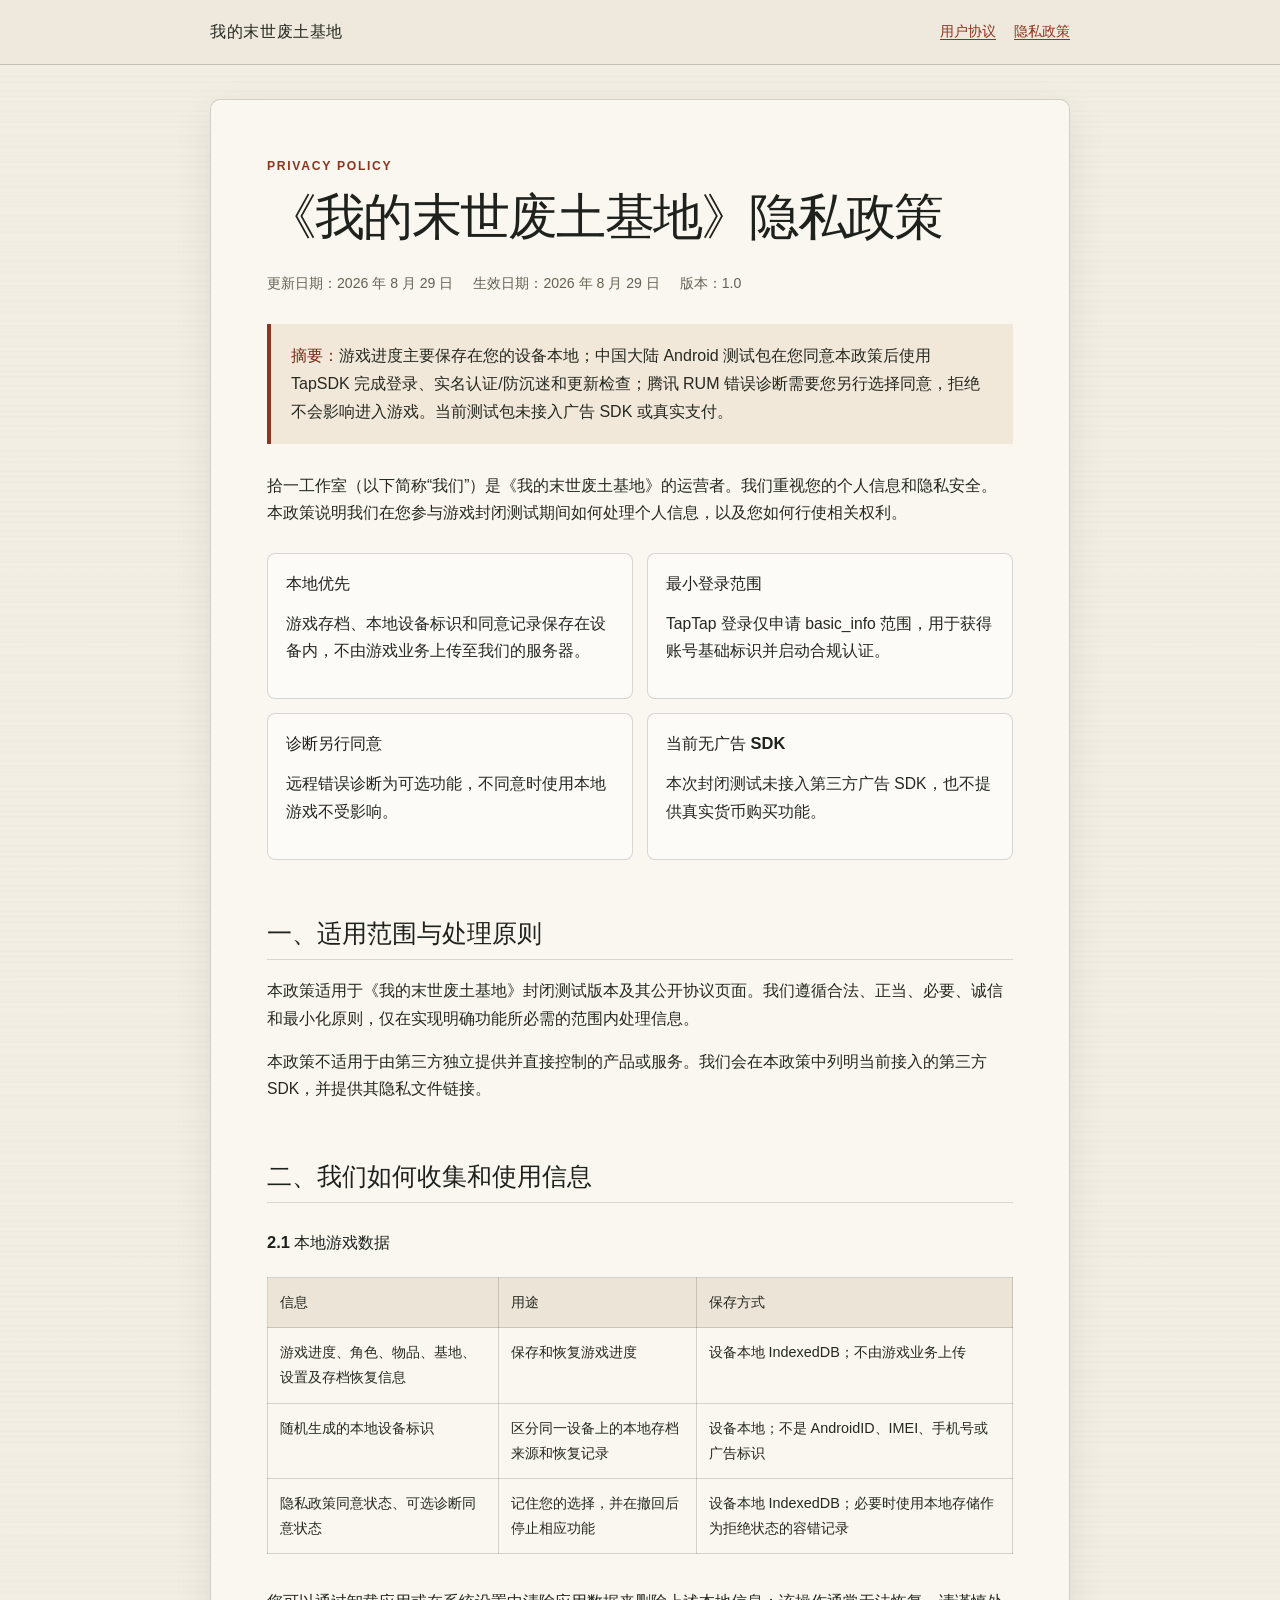
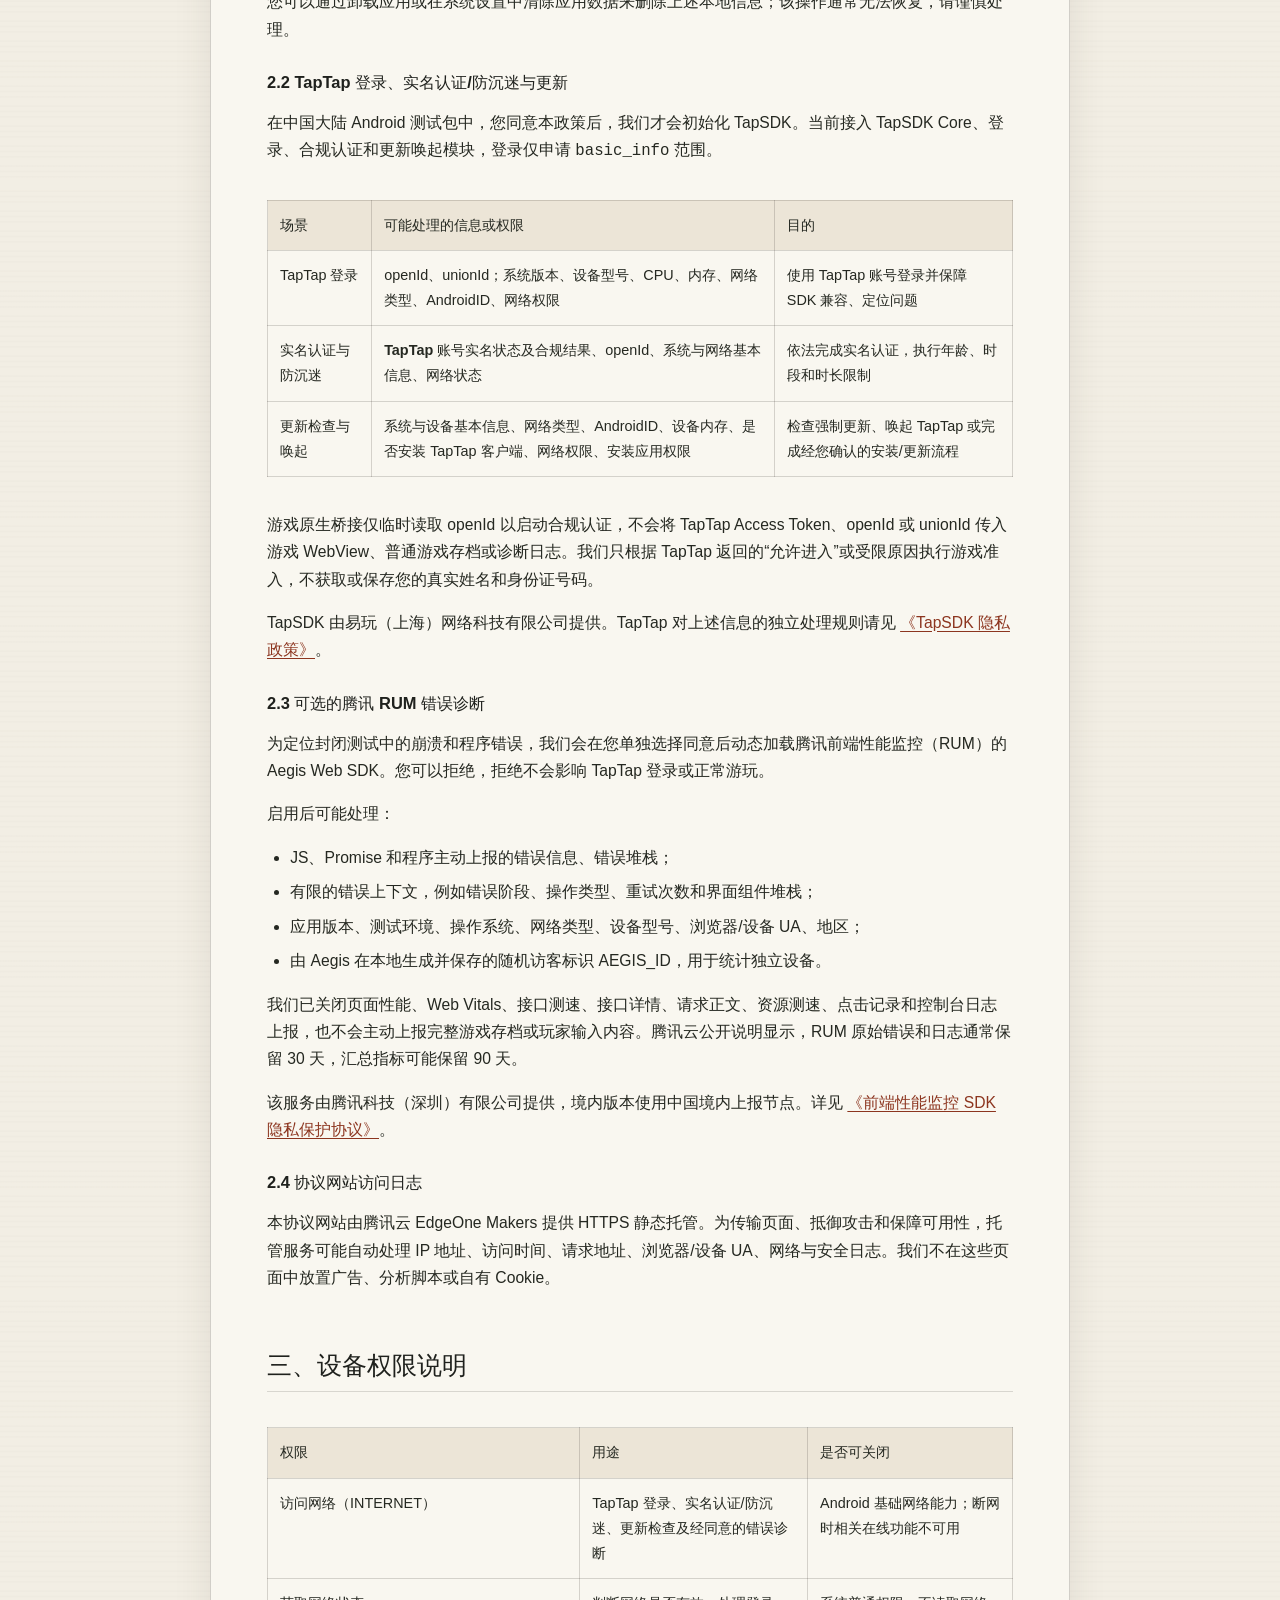
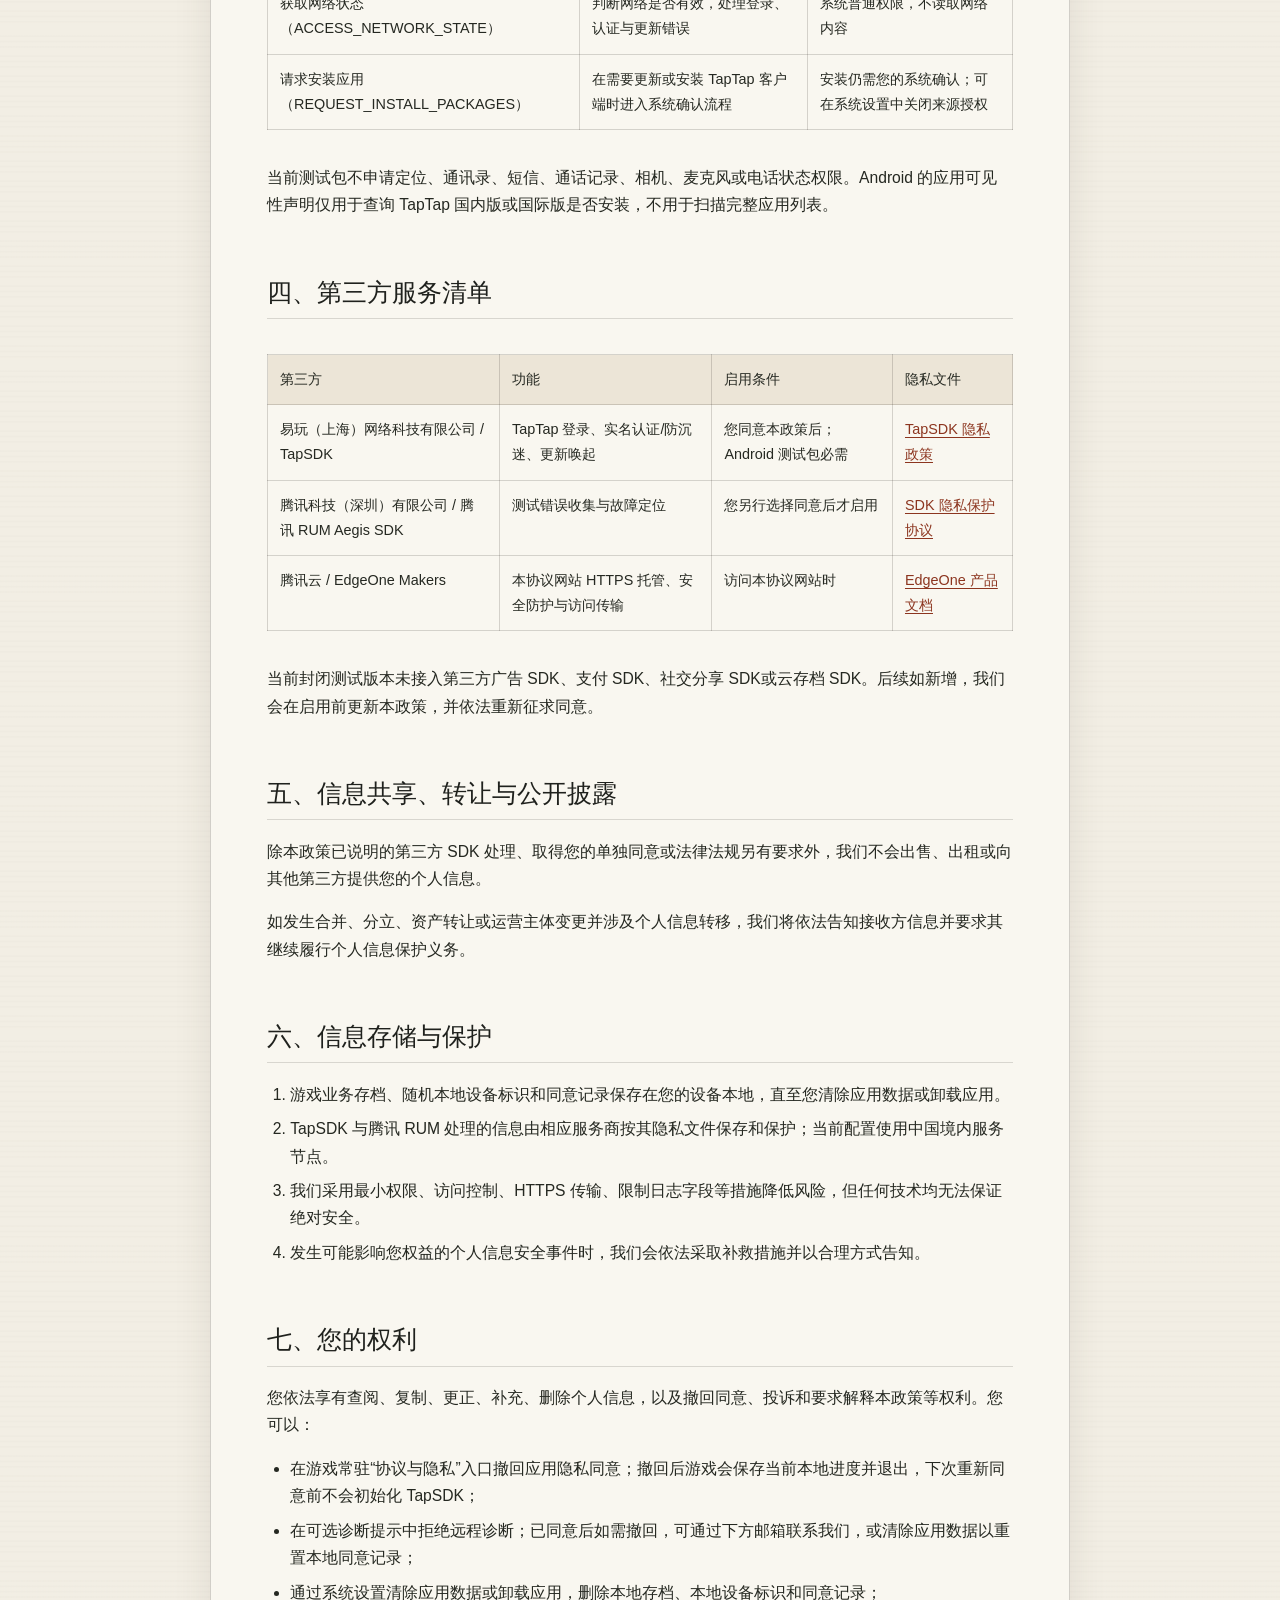
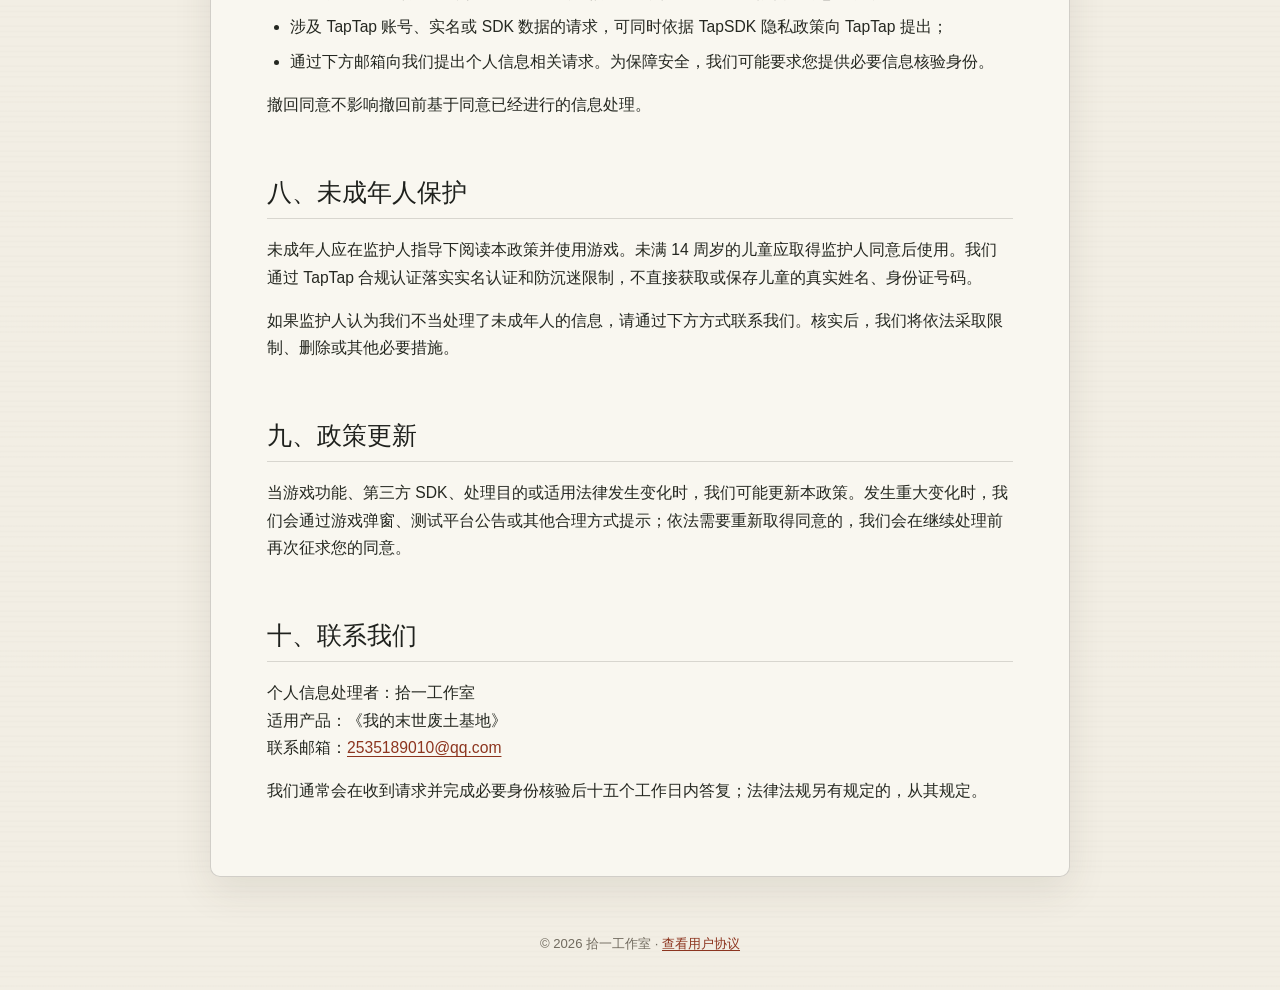
==== privacy/index.html @ 13473c0a "Publish legal pages" ====
<!doctype html>
<html lang="zh-CN">
  <head>
    <meta charset="UTF-8" />
    <meta name="viewport" content="width=device-width, initial-scale=1" />
    <meta name="robots" content="index,follow" />
    <meta name="description" content="《我的末世废土基地》隐私政策" />
    <title>隐私政策｜我的末世废土基地</title>
    <link rel="stylesheet" href="../assets/legal.css" />
  </head>
  <body>
    <header class="site-header">
      <div class="site-header__inner">
        <a class="brand" href="../">我的末世废土基地</a>
        <nav class="nav" aria-label="协议导航">
          <a href="../terms/">用户协议</a>
          <a aria-current="page" href="./">隐私政策</a>
        </nav>
      </div>
    </header>

    <main class="document">
      <p class="eyebrow">Privacy Policy</p>
      <h1>《我的末世废土基地》隐私政策</h1>
      <div class="meta">
        <span>更新日期：2026 年 8 月 29 日</span>
        <span>生效日期：2026 年 8 月 29 日</span>
        <span>版本：1.0</span>
      </div>

      <div class="notice">
        <strong>摘要：</strong>游戏进度主要保存在您的设备本地；中国大陆 Android 测试包在您同意本政策后使用 TapSDK 完成登录、实名认证/防沉迷和更新检查；腾讯 RUM 错误诊断需要您另行选择同意，拒绝不会影响进入游戏。当前测试包未接入广告 SDK 或真实支付。
      </div>

      <p>
        拾一工作室（以下简称“我们”）是《我的末世废土基地》的运营者。我们重视您的个人信息和隐私安全。本政策说明我们在您参与游戏封闭测试期间如何处理个人信息，以及您如何行使相关权利。
      </p>

      <div class="summary-grid">
        <section class="summary-card">
          <h3>本地优先</h3>
          <p>游戏存档、本地设备标识和同意记录保存在设备内，不由游戏业务上传至我们的服务器。</p>
        </section>
        <section class="summary-card">
          <h3>最小登录范围</h3>
          <p>TapTap 登录仅申请 basic_info 范围，用于获得账号基础标识并启动合规认证。</p>
        </section>
        <section class="summary-card">
          <h3>诊断另行同意</h3>
          <p>远程错误诊断为可选功能，不同意时使用本地游戏不受影响。</p>
        </section>
        <section class="summary-card">
          <h3>当前无广告 SDK</h3>
          <p>本次封闭测试未接入第三方广告 SDK，也不提供真实货币购买功能。</p>
        </section>
      </div>

      <h2>一、适用范围与处理原则</h2>
      <p>
        本政策适用于《我的末世废土基地》封闭测试版本及其公开协议页面。我们遵循合法、正当、必要、诚信和最小化原则，仅在实现明确功能所必需的范围内处理信息。
      </p>
      <p>
        本政策不适用于由第三方独立提供并直接控制的产品或服务。我们会在本政策中列明当前接入的第三方 SDK，并提供其隐私文件链接。
      </p>

      <h2>二、我们如何收集和使用信息</h2>

      <h3>2.1 本地游戏数据</h3>
      <div class="table-scroll">
        <table class="data-table">
          <thead>
            <tr>
              <th>信息</th>
              <th>用途</th>
              <th>保存方式</th>
            </tr>
          </thead>
          <tbody>
            <tr>
              <td>游戏进度、角色、物品、基地、设置及存档恢复信息</td>
              <td>保存和恢复游戏进度</td>
              <td>设备本地 IndexedDB；不由游戏业务上传</td>
            </tr>
            <tr>
              <td>随机生成的本地设备标识</td>
              <td>区分同一设备上的本地存档来源和恢复记录</td>
              <td>设备本地；不是 AndroidID、IMEI、手机号或广告标识</td>
            </tr>
            <tr>
              <td>隐私政策同意状态、可选诊断同意状态</td>
              <td>记住您的选择，并在撤回后停止相应功能</td>
              <td>设备本地 IndexedDB；必要时使用本地存储作为拒绝状态的容错记录</td>
            </tr>
          </tbody>
        </table>
      </div>
      <p>
        您可以通过卸载应用或在系统设置中清除应用数据来删除上述本地信息；该操作通常无法恢复，请谨慎处理。
      </p>

      <h3>2.2 TapTap 登录、实名认证/防沉迷与更新</h3>
      <p>
        在中国大陆 Android 测试包中，您同意本政策后，我们才会初始化 TapSDK。当前接入 TapSDK Core、登录、合规认证和更新唤起模块，登录仅申请 <code>basic_info</code> 范围。
      </p>
      <div class="table-scroll">
        <table class="data-table">
          <thead>
            <tr>
              <th>场景</th>
              <th>可能处理的信息或权限</th>
              <th>目的</th>
            </tr>
          </thead>
          <tbody>
            <tr>
              <td>TapTap 登录</td>
              <td>openId、unionId；系统版本、设备型号、CPU、内存、网络类型、AndroidID、网络权限</td>
              <td>使用 TapTap 账号登录并保障 SDK 兼容、定位问题</td>
            </tr>
            <tr>
              <td>实名认证与防沉迷</td>
              <td><strong>TapTap 账号实名状态及合规结果</strong>、openId、系统与网络基本信息、网络状态</td>
              <td>依法完成实名认证，执行年龄、时段和时长限制</td>
            </tr>
            <tr>
              <td>更新检查与唤起</td>
              <td>系统与设备基本信息、网络类型、AndroidID、设备内存、是否安装 TapTap 客户端、网络权限、安装应用权限</td>
              <td>检查强制更新、唤起 TapTap 或完成经您确认的安装/更新流程</td>
            </tr>
          </tbody>
        </table>
      </div>
      <p>
        游戏原生桥接仅临时读取 openId 以启动合规认证，不会将 TapTap Access Token、openId 或 unionId 传入游戏 WebView、普通游戏存档或诊断日志。我们只根据 TapTap 返回的“允许进入”或受限原因执行游戏准入，不获取或保存您的真实姓名和身份证号码。
      </p>
      <p>
        TapSDK 由易玩（上海）网络科技有限公司提供。TapTap 对上述信息的独立处理规则请见
        <a href="https://developer.taptap.cn/docs/sdk/start/agreement/" rel="noopener noreferrer">《TapSDK 隐私政策》</a>。
      </p>

      <h3>2.3 可选的腾讯 RUM 错误诊断</h3>
      <p>
        为定位封闭测试中的崩溃和程序错误，我们会在您<strong>单独选择同意</strong>后动态加载腾讯前端性能监控（RUM）的 Aegis Web SDK。您可以拒绝，拒绝不会影响 TapTap 登录或正常游玩。
      </p>
      <p>启用后可能处理：</p>
      <ul>
        <li>JS、Promise 和程序主动上报的错误信息、错误堆栈；</li>
        <li>有限的错误上下文，例如错误阶段、操作类型、重试次数和界面组件堆栈；</li>
        <li>应用版本、测试环境、操作系统、网络类型、设备型号、浏览器/设备 UA、地区；</li>
        <li>由 Aegis 在本地生成并保存的随机访客标识 AEGIS_ID，用于统计独立设备。</li>
      </ul>
      <p>
        我们已关闭页面性能、Web Vitals、接口测速、接口详情、请求正文、资源测速、点击记录和控制台日志上报，也不会主动上报完整游戏存档或玩家输入内容。腾讯云公开说明显示，RUM 原始错误和日志通常保留 30 天，汇总指标可能保留 90 天。
      </p>
      <p>
        该服务由腾讯科技（深圳）有限公司提供，境内版本使用中国境内上报节点。详见
        <a href="https://cloud.tencent.com/document/product/248/87595" rel="noopener noreferrer">《前端性能监控 SDK 隐私保护协议》</a>。
      </p>

      <h3>2.4 协议网站访问日志</h3>
      <p>
        本协议网站由腾讯云 EdgeOne Makers 提供 HTTPS 静态托管。为传输页面、抵御攻击和保障可用性，托管服务可能自动处理 IP 地址、访问时间、请求地址、浏览器/设备 UA、网络与安全日志。我们不在这些页面中放置广告、分析脚本或自有 Cookie。
      </p>

      <h2>三、设备权限说明</h2>
      <div class="table-scroll">
        <table class="data-table">
          <thead>
            <tr>
              <th>权限</th>
              <th>用途</th>
              <th>是否可关闭</th>
            </tr>
          </thead>
          <tbody>
            <tr>
              <td>访问网络（INTERNET）</td>
              <td>TapTap 登录、实名认证/防沉迷、更新检查及经同意的错误诊断</td>
              <td>Android 基础网络能力；断网时相关在线功能不可用</td>
            </tr>
            <tr>
              <td>获取网络状态（ACCESS_NETWORK_STATE）</td>
              <td>判断网络是否有效，处理登录、认证与更新错误</td>
              <td>系统普通权限，不读取网络内容</td>
            </tr>
            <tr>
              <td>请求安装应用（REQUEST_INSTALL_PACKAGES）</td>
              <td>在需要更新或安装 TapTap 客户端时进入系统确认流程</td>
              <td>安装仍需您的系统确认；可在系统设置中关闭来源授权</td>
            </tr>
          </tbody>
        </table>
      </div>
      <p>
        当前测试包不申请定位、通讯录、短信、通话记录、相机、麦克风或电话状态权限。Android 的应用可见性声明仅用于查询 TapTap 国内版或国际版是否安装，不用于扫描完整应用列表。
      </p>

      <h2>四、第三方服务清单</h2>
      <div class="table-scroll">
        <table class="data-table">
          <thead>
            <tr>
              <th>第三方</th>
              <th>功能</th>
              <th>启用条件</th>
              <th>隐私文件</th>
            </tr>
          </thead>
          <tbody>
            <tr>
              <td>易玩（上海）网络科技有限公司 / TapSDK</td>
              <td>TapTap 登录、实名认证/防沉迷、更新唤起</td>
              <td>您同意本政策后；Android 测试包必需</td>
              <td><a href="https://developer.taptap.cn/docs/sdk/start/agreement/" rel="noopener noreferrer">TapSDK 隐私政策</a></td>
            </tr>
            <tr>
              <td>腾讯科技（深圳）有限公司 / 腾讯 RUM Aegis SDK</td>
              <td>测试错误收集与故障定位</td>
              <td>您另行选择同意后才启用</td>
              <td><a href="https://cloud.tencent.com/document/product/248/87595" rel="noopener noreferrer">SDK 隐私保护协议</a></td>
            </tr>
            <tr>
              <td>腾讯云 / EdgeOne Makers</td>
              <td>本协议网站 HTTPS 托管、安全防护与访问传输</td>
              <td>访问本协议网站时</td>
              <td><a href="https://cloud.tencent.com/document/product/1552" rel="noopener noreferrer">EdgeOne 产品文档</a></td>
            </tr>
          </tbody>
        </table>
      </div>
      <p>
        当前封闭测试版本未接入第三方广告 SDK、支付 SDK、社交分享 SDK或云存档 SDK。后续如新增，我们会在启用前更新本政策，并依法重新征求同意。
      </p>

      <h2>五、信息共享、转让与公开披露</h2>
      <p>
        除本政策已说明的第三方 SDK 处理、取得您的单独同意或法律法规另有要求外，我们不会出售、出租或向其他第三方提供您的个人信息。
      </p>
      <p>
        如发生合并、分立、资产转让或运营主体变更并涉及个人信息转移，我们将依法告知接收方信息并要求其继续履行个人信息保护义务。
      </p>

      <h2>六、信息存储与保护</h2>
      <ol>
        <li>游戏业务存档、随机本地设备标识和同意记录保存在您的设备本地，直至您清除应用数据或卸载应用。</li>
        <li>TapSDK 与腾讯 RUM 处理的信息由相应服务商按其隐私文件保存和保护；当前配置使用中国境内服务节点。</li>
        <li>我们采用最小权限、访问控制、HTTPS 传输、限制日志字段等措施降低风险，但任何技术均无法保证绝对安全。</li>
        <li>发生可能影响您权益的个人信息安全事件时，我们会依法采取补救措施并以合理方式告知。</li>
      </ol>

      <h2>七、您的权利</h2>
      <p>您依法享有查阅、复制、更正、补充、删除个人信息，以及撤回同意、投诉和要求解释本政策等权利。您可以：</p>
      <ul>
        <li>在游戏常驻“协议与隐私”入口撤回应用隐私同意；撤回后游戏会保存当前本地进度并退出，下次重新同意前不会初始化 TapSDK；</li>
        <li>在可选诊断提示中拒绝远程诊断；已同意后如需撤回，可通过下方邮箱联系我们，或清除应用数据以重置本地同意记录；</li>
        <li>通过系统设置清除应用数据或卸载应用，删除本地存档、本地设备标识和同意记录；</li>
        <li>涉及 TapTap 账号、实名或 SDK 数据的请求，可同时依据 TapSDK 隐私政策向 TapTap 提出；</li>
        <li>通过下方邮箱向我们提出个人信息相关请求。为保障安全，我们可能要求您提供必要信息核验身份。</li>
      </ul>
      <p>撤回同意不影响撤回前基于同意已经进行的信息处理。</p>

      <h2>八、未成年人保护</h2>
      <p>
        未成年人应在监护人指导下阅读本政策并使用游戏。未满 14 周岁的儿童应取得监护人同意后使用。我们通过 TapTap 合规认证落实实名认证和防沉迷限制，不直接获取或保存儿童的真实姓名、身份证号码。
      </p>
      <p>
        如果监护人认为我们不当处理了未成年人的信息，请通过下方方式联系我们。核实后，我们将依法采取限制、删除或其他必要措施。
      </p>

      <h2>九、政策更新</h2>
      <p>
        当游戏功能、第三方 SDK、处理目的或适用法律发生变化时，我们可能更新本政策。发生重大变化时，我们会通过游戏弹窗、测试平台公告或其他合理方式提示；依法需要重新取得同意的，我们会在继续处理前再次征求您的同意。
      </p>

      <h2>十、联系我们</h2>
      <p>
        个人信息处理者：拾一工作室<br />
        适用产品：《我的末世废土基地》<br />
        联系邮箱：<a href="mailto:2535189010@qq.com">2535189010@qq.com</a>
      </p>
      <p>
        我们通常会在收到请求并完成必要身份核验后十五个工作日内答复；法律法规另有规定的，从其规定。
      </p>
    </main>

    <footer class="site-footer">
      © 2026 拾一工作室 · <a href="../terms/">查看用户协议</a>
    </footer>
  </body>
</html>
---- assets/legal.css ----
:root {
  color-scheme: light;
  font-family:
    -apple-system, BlinkMacSystemFont, "Segoe UI", "PingFang SC",
    "Hiragino Sans GB", "Microsoft YaHei", sans-serif;
  color: #252821;
  background: #eee9dc;
  font-synthesis: none;
}

* {
  box-sizing: border-box;
}

html {
  scroll-behavior: smooth;
}

body {
  margin: 0;
  min-width: 320px;
  line-height: 1.75;
  background:
    linear-gradient(rgba(255, 255, 255, 0.22), rgba(255, 255, 255, 0.22)),
    repeating-linear-gradient(
      0deg,
      rgba(77, 67, 48, 0.025) 0,
      rgba(77, 67, 48, 0.025) 1px,
      transparent 1px,
      transparent 5px
    ),
    #eee9dc;
}

a {
  color: #8c351f;
  text-underline-offset: 0.18em;
}

a:hover {
  color: #b6482b;
}

.site-header {
  border-bottom: 1px solid rgba(45, 43, 35, 0.22);
  background: rgba(238, 233, 220, 0.94);
}

.site-header__inner,
.document,
.site-footer {
  width: min(100% - 32px, 860px);
  margin-inline: auto;
}

.site-header__inner {
  display: flex;
  align-items: center;
  justify-content: space-between;
  gap: 20px;
  min-height: 64px;
}

.brand {
  color: #252821;
  font-size: 0.98rem;
  font-weight: 750;
  letter-spacing: 0.04em;
  text-decoration: none;
}

.nav {
  display: flex;
  flex-wrap: wrap;
  gap: 18px;
  font-size: 0.9rem;
}

.document {
  margin-block: 34px 56px;
  padding: clamp(24px, 5vw, 56px);
  border: 1px solid rgba(45, 43, 35, 0.2);
  border-radius: 10px;
  background: rgba(250, 248, 241, 0.92);
  box-shadow: 0 14px 38px rgba(64, 55, 40, 0.1);
}

.eyebrow {
  margin: 0 0 6px;
  color: #8c351f;
  font-size: 0.76rem;
  font-weight: 800;
  letter-spacing: 0.14em;
  text-transform: uppercase;
}

h1,
h2,
h3 {
  color: #1f211d;
  line-height: 1.35;
}

h1 {
  margin: 0;
  font-size: clamp(1.9rem, 6vw, 3.15rem);
  letter-spacing: -0.035em;
}

h2 {
  margin: 2.3em 0 0.7em;
  padding-bottom: 0.35em;
  border-bottom: 1px solid rgba(45, 43, 35, 0.16);
  font-size: clamp(1.2rem, 4vw, 1.55rem);
}

h3 {
  margin: 1.7em 0 0.35em;
  font-size: 1.03rem;
}

p,
li {
  font-size: 0.98rem;
}

ul,
ol {
  padding-left: 1.45em;
}

li + li {
  margin-top: 0.45em;
}

.meta {
  display: flex;
  flex-wrap: wrap;
  gap: 8px 20px;
  margin: 20px 0 0;
  color: #666154;
  font-size: 0.88rem;
}

.notice {
  margin: 28px 0;
  padding: 18px 20px;
  border-left: 4px solid #8c351f;
  background: #f2e8d9;
}

.notice strong {
  color: #702814;
}

.summary-grid {
  display: grid;
  grid-template-columns: repeat(2, minmax(0, 1fr));
  gap: 14px;
  margin: 26px 0;
}

.summary-card,
.document-link {
  border: 1px solid rgba(45, 43, 35, 0.18);
  border-radius: 8px;
  background: rgba(255, 255, 255, 0.48);
}

.summary-card {
  padding: 18px;
}

.summary-card h3 {
  margin-top: 0;
}

.document-list {
  display: grid;
  gap: 14px;
  margin-top: 30px;
}

.document-link {
  display: block;
  padding: 20px;
  color: #252821;
  text-decoration: none;
}

.document-link:hover {
  border-color: #8c351f;
  color: #252821;
  transform: translateY(-1px);
}

.document-link strong,
.document-link span {
  display: block;
}

.document-link strong {
  margin-bottom: 5px;
  font-size: 1.12rem;
}

.document-link span {
  color: #666154;
  font-size: 0.92rem;
}

.data-table {
  width: 100%;
  margin: 18px 0;
  border-collapse: collapse;
  font-size: 0.9rem;
}

.data-table th,
.data-table td {
  padding: 12px;
  border: 1px solid rgba(45, 43, 35, 0.18);
  text-align: left;
  vertical-align: top;
}

.data-table th {
  background: #ece5d7;
}

.table-scroll {
  overflow-x: auto;
}

.site-footer {
  padding-bottom: 36px;
  color: #716b5f;
  font-size: 0.82rem;
  text-align: center;
}

@media (max-width: 640px) {
  .site-header__inner {
    align-items: flex-start;
    flex-direction: column;
    padding-block: 14px;
  }

  .summary-grid {
    grid-template-columns: 1fr;
  }

  .document {
    width: min(100% - 20px, 860px);
    margin-top: 18px;
    padding-inline: 20px;
  }

  .data-table {
    min-width: 640px;
  }
}
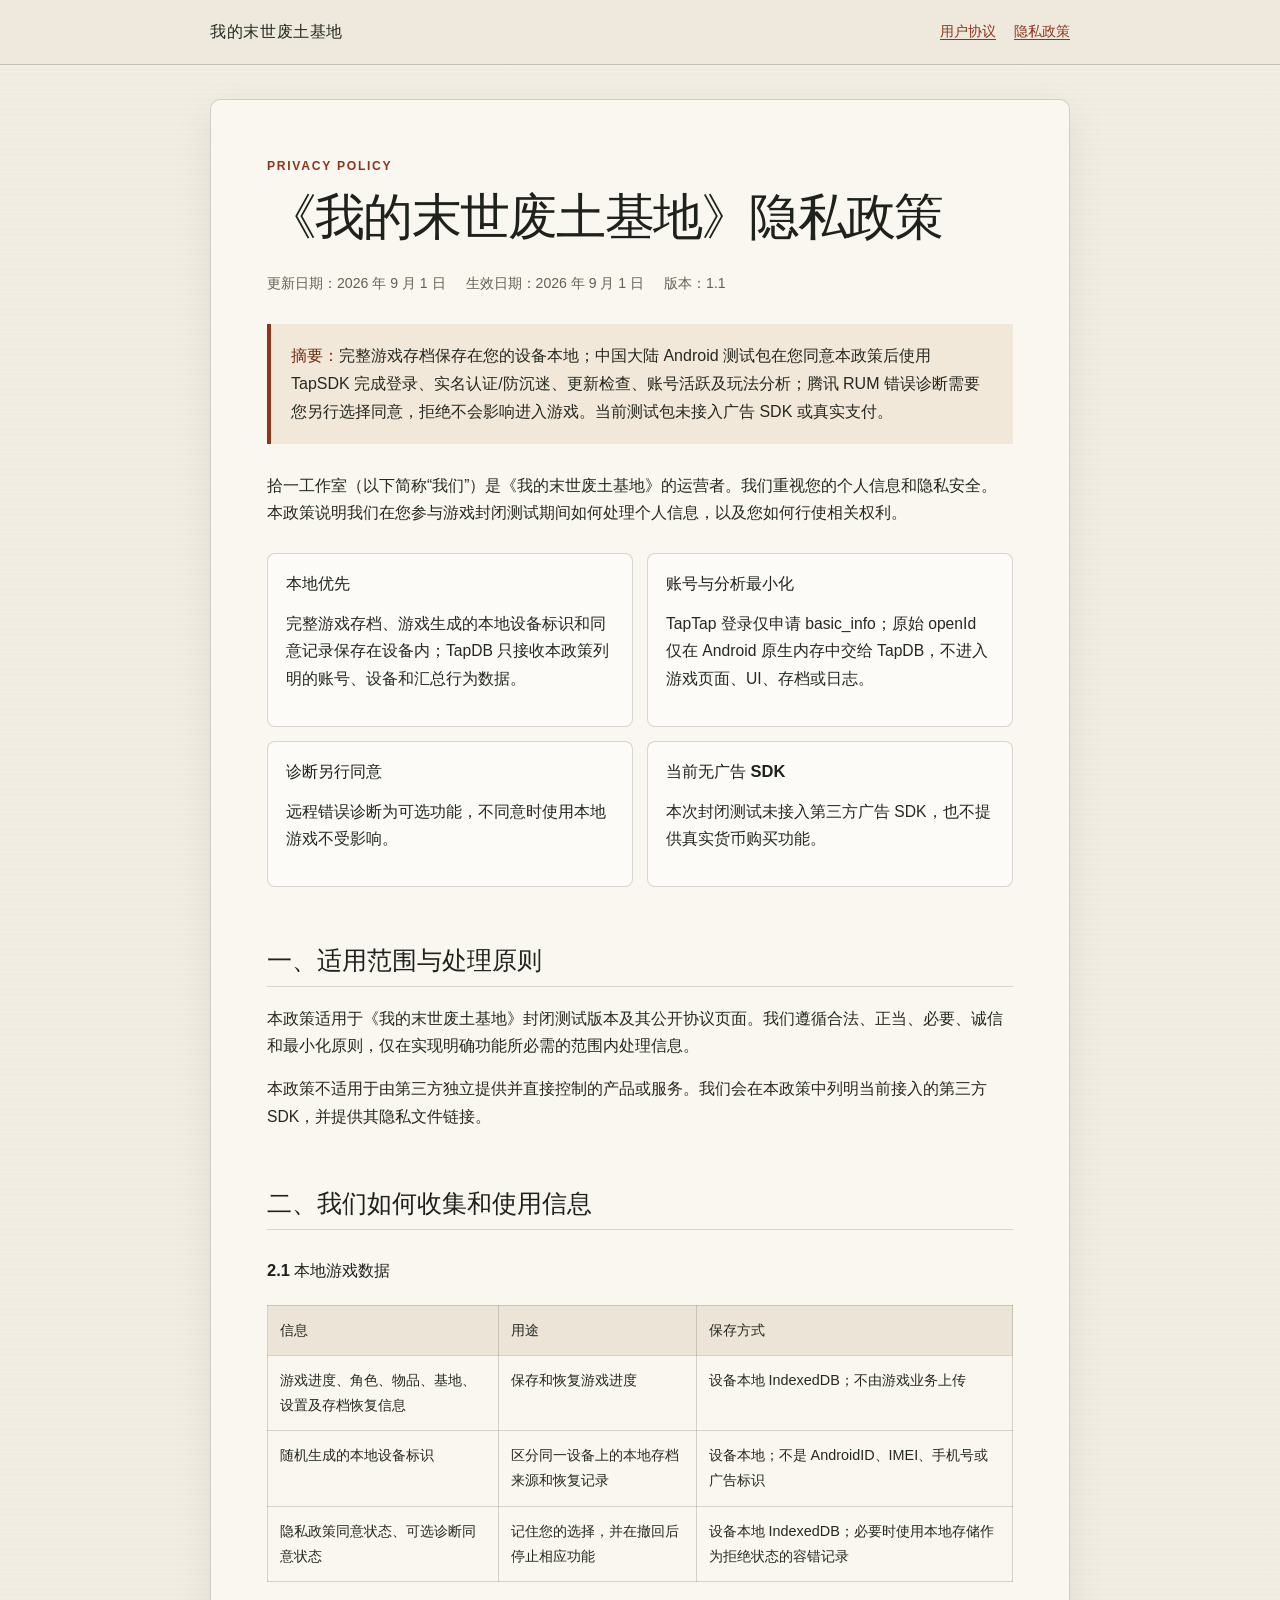
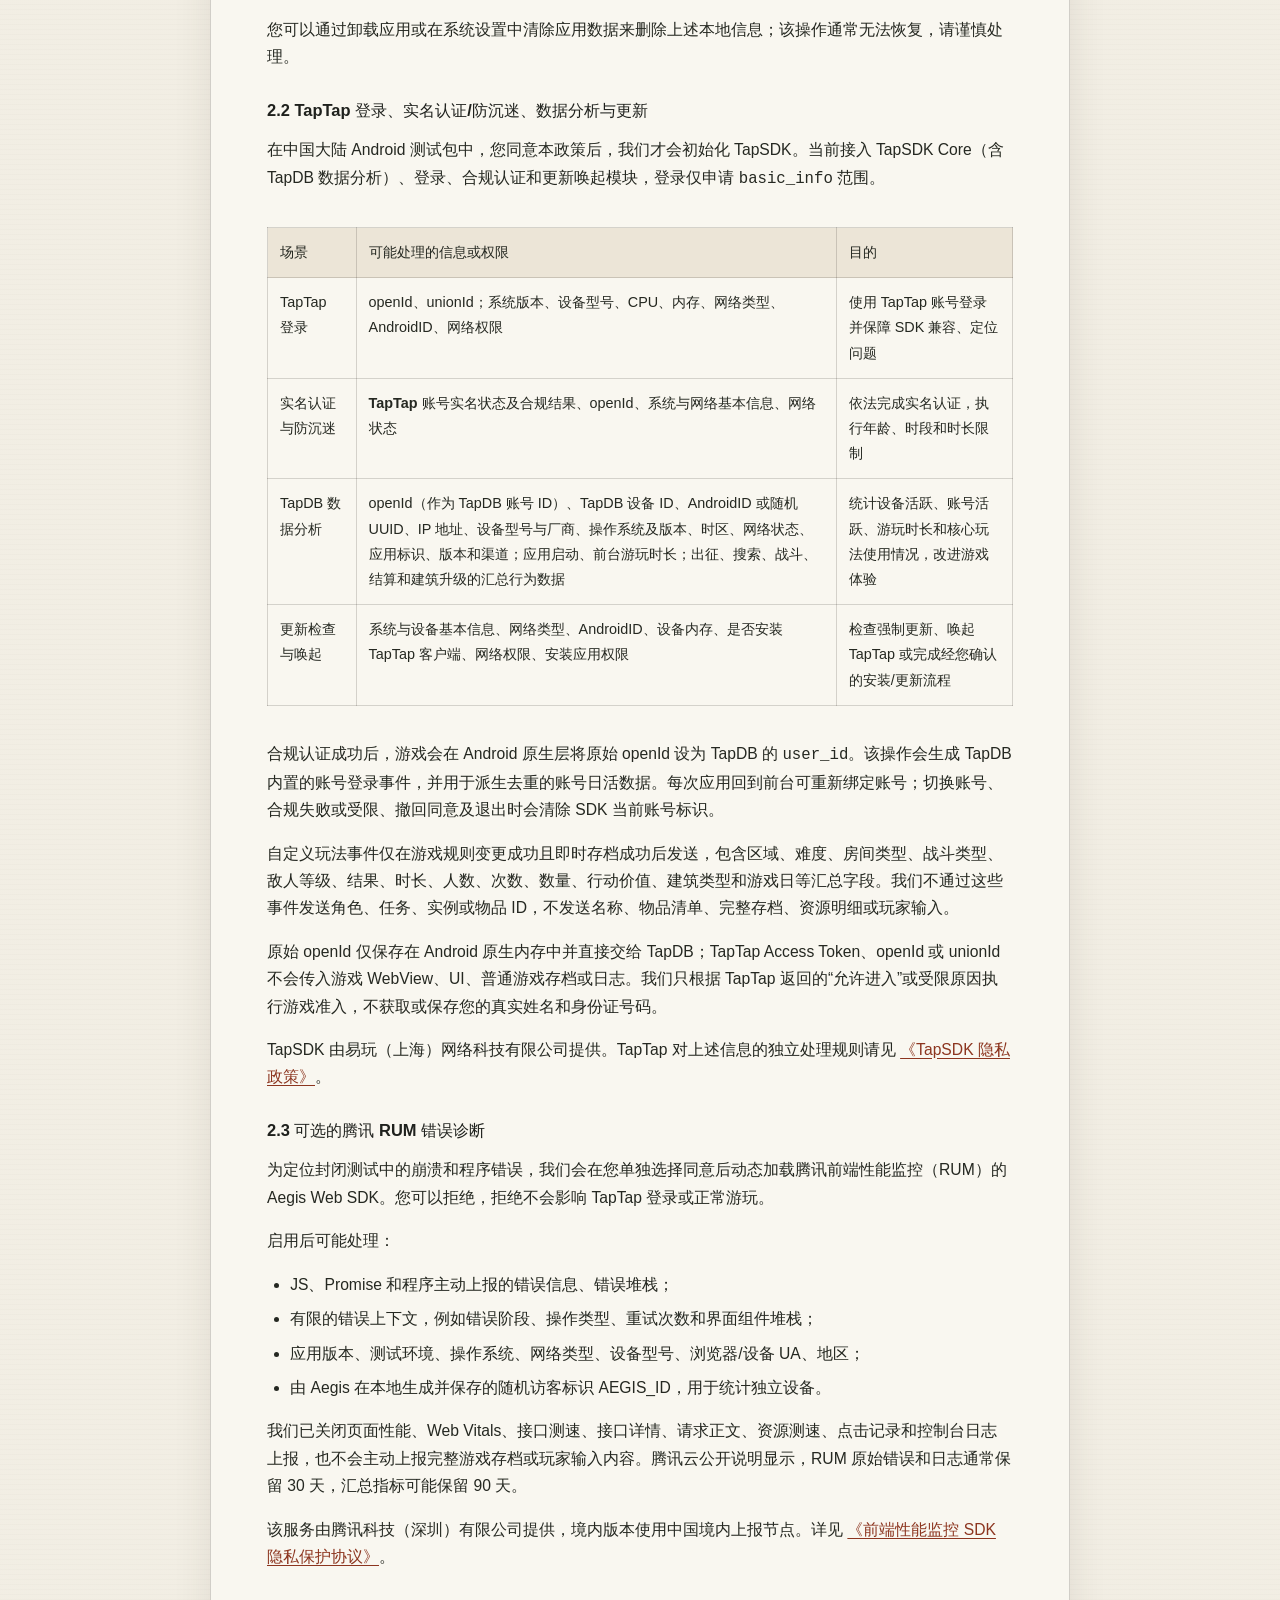
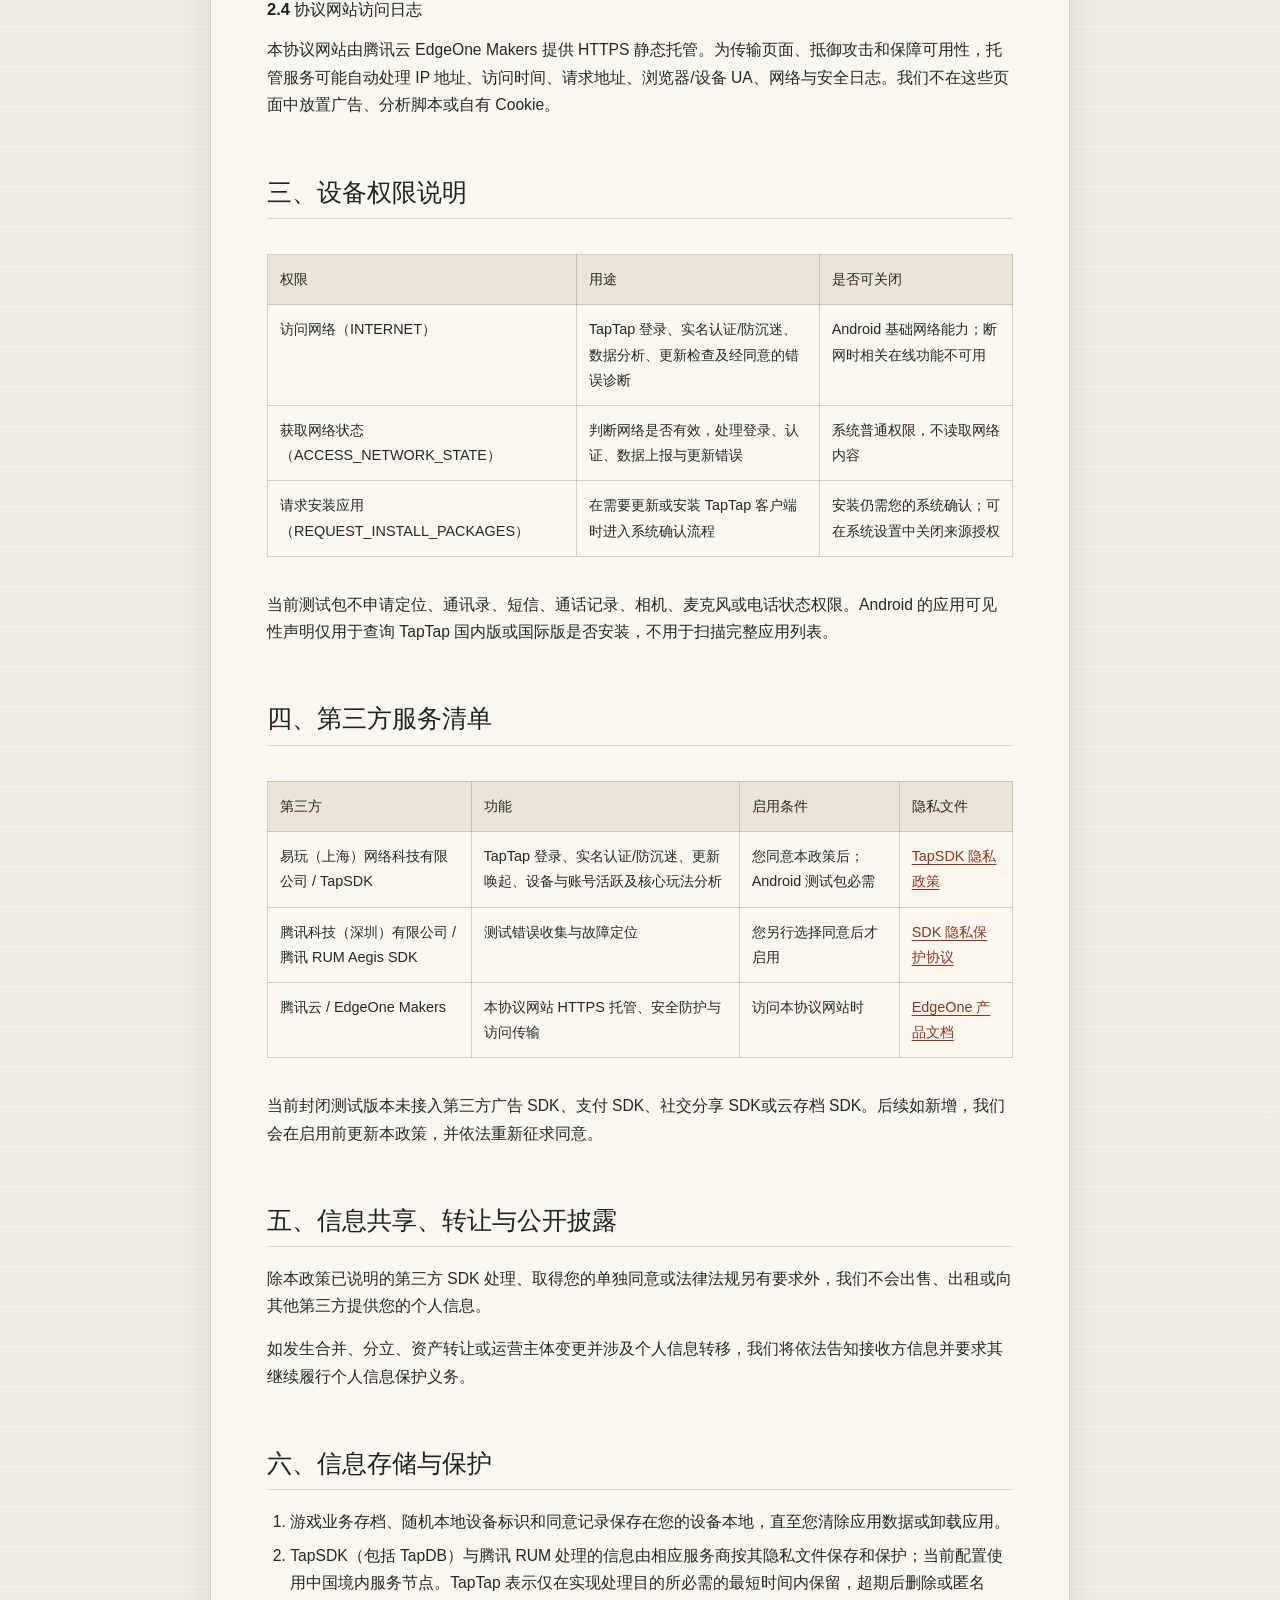
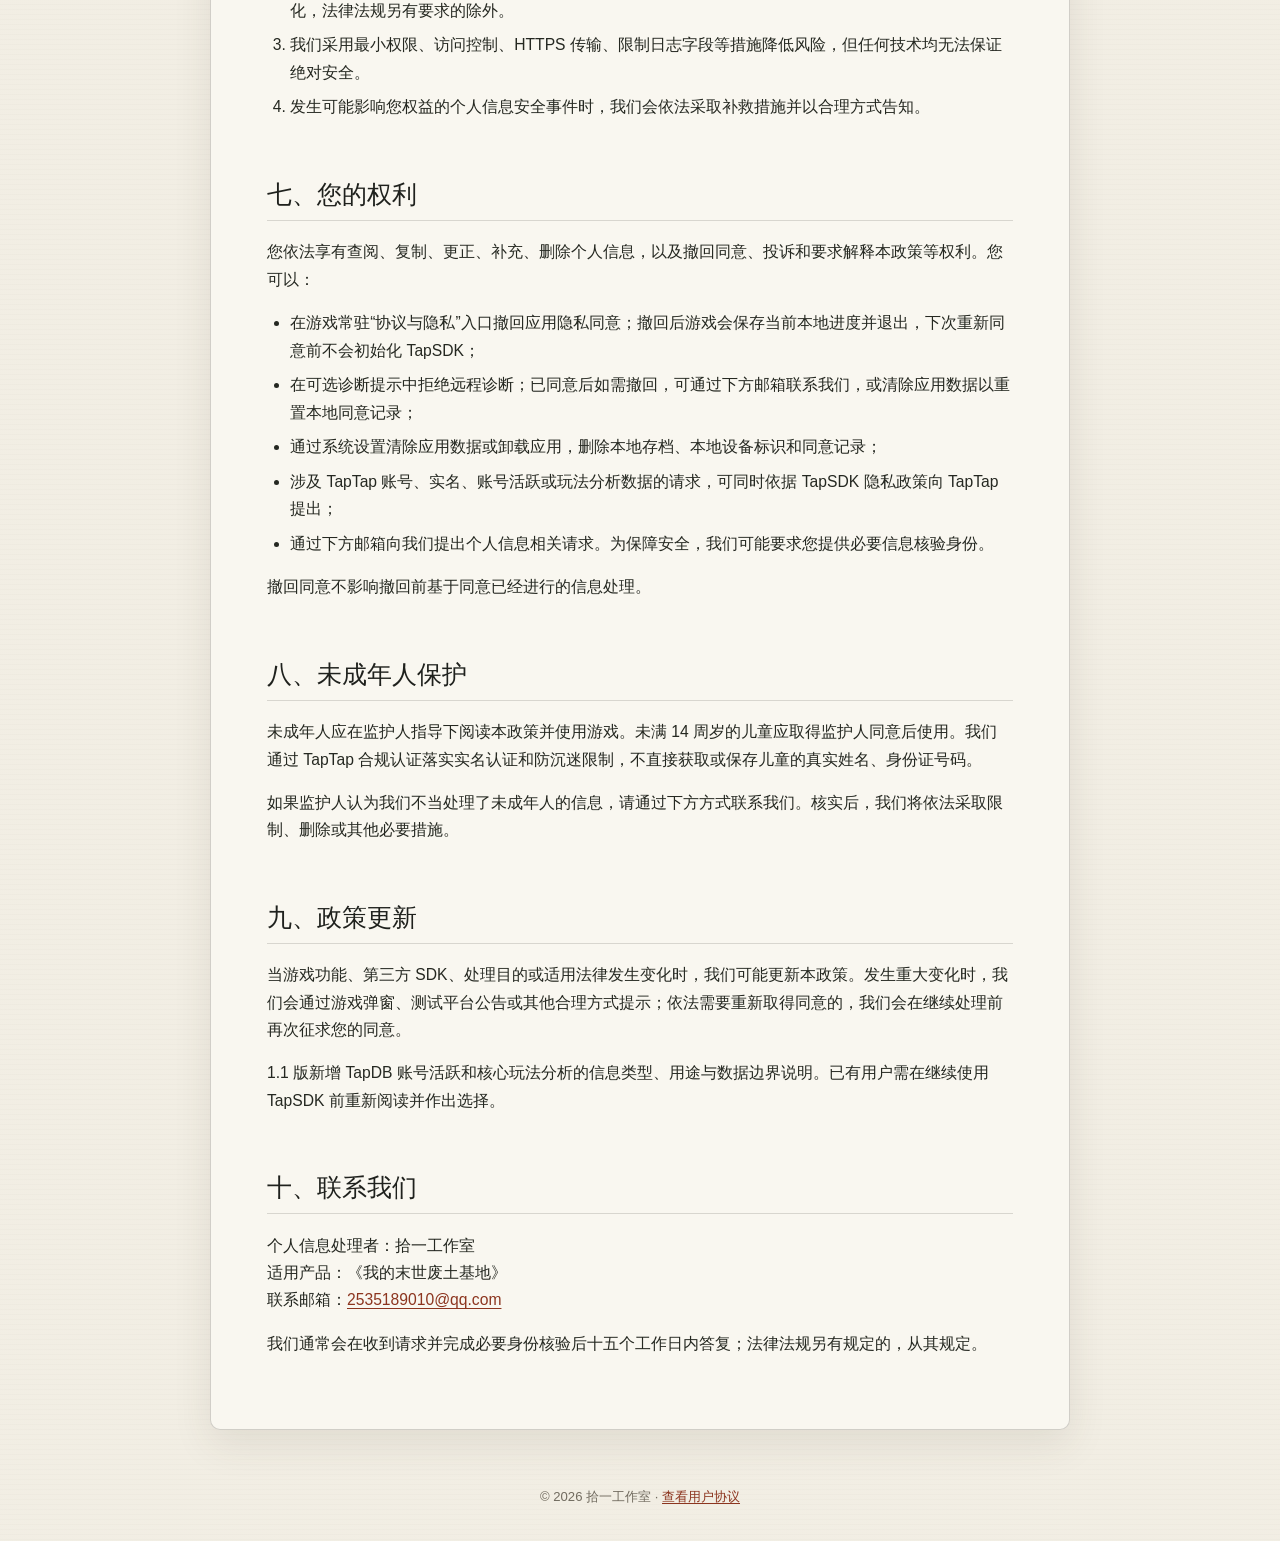
==== commit 73148cd7: "Update privacy policy to v1.1" ====
--- a/privacy/index.html
+++ b/privacy/index.html
@@ -23,13 +23,13 @@
       <p class="eyebrow">Privacy Policy</p>
       <h1>《我的末世废土基地》隐私政策</h1>
       <div class="meta">
-        <span>更新日期：2026 年 8 月 29 日</span>
-        <span>生效日期：2026 年 8 月 29 日</span>
-        <span>版本：1.0</span>
+        <span>更新日期：2026 年 9 月 1 日</span>
+        <span>生效日期：2026 年 9 月 1 日</span>
+        <span>版本：1.1</span>
       </div>
 
       <div class="notice">
-        <strong>摘要：</strong>游戏进度主要保存在您的设备本地；中国大陆 Android 测试包在您同意本政策后使用 TapSDK 完成登录、实名认证/防沉迷和更新检查；腾讯 RUM 错误诊断需要您另行选择同意，拒绝不会影响进入游戏。当前测试包未接入广告 SDK 或真实支付。
+        <strong>摘要：</strong>完整游戏存档保存在您的设备本地；中国大陆 Android 测试包在您同意本政策后使用 TapSDK 完成登录、实名认证/防沉迷、更新检查、账号活跃及玩法分析；腾讯 RUM 错误诊断需要您另行选择同意，拒绝不会影响进入游戏。当前测试包未接入广告 SDK 或真实支付。
       </div>
 
       <p>
@@ -39,11 +39,11 @@
       <div class="summary-grid">
         <section class="summary-card">
           <h3>本地优先</h3>
-          <p>游戏存档、本地设备标识和同意记录保存在设备内，不由游戏业务上传至我们的服务器。</p>
+          <p>完整游戏存档、游戏生成的本地设备标识和同意记录保存在设备内；TapDB 只接收本政策列明的账号、设备和汇总行为数据。</p>
         </section>
         <section class="summary-card">
-          <h3>最小登录范围</h3>
-          <p>TapTap 登录仅申请 basic_info 范围，用于获得账号基础标识并启动合规认证。</p>
+          <h3>账号与分析最小化</h3>
+          <p>TapTap 登录仅申请 basic_info；原始 openId 仅在 Android 原生内存中交给 TapDB，不进入游戏页面、UI、存档或日志。</p>
         </section>
         <section class="summary-card">
           <h3>诊断另行同意</h3>
@@ -98,9 +98,9 @@
         您可以通过卸载应用或在系统设置中清除应用数据来删除上述本地信息；该操作通常无法恢复，请谨慎处理。
       </p>
 
-      <h3>2.2 TapTap 登录、实名认证/防沉迷与更新</h3>
-      <p>
-        在中国大陆 Android 测试包中，您同意本政策后，我们才会初始化 TapSDK。当前接入 TapSDK Core、登录、合规认证和更新唤起模块，登录仅申请 <code>basic_info</code> 范围。
+      <h3>2.2 TapTap 登录、实名认证/防沉迷、数据分析与更新</h3>
+      <p>
+        在中国大陆 Android 测试包中，您同意本政策后，我们才会初始化 TapSDK。当前接入 TapSDK Core（含 TapDB 数据分析）、登录、合规认证和更新唤起模块，登录仅申请 <code>basic_info</code> 范围。
       </p>
       <div class="table-scroll">
         <table class="data-table">
@@ -123,6 +123,11 @@
               <td>依法完成实名认证，执行年龄、时段和时长限制</td>
             </tr>
             <tr>
+              <td>TapDB 数据分析</td>
+              <td>openId（作为 TapDB 账号 ID）、TapDB 设备 ID、AndroidID 或随机 UUID、IP 地址、设备型号与厂商、操作系统及版本、时区、网络状态、应用标识、版本和渠道；应用启动、前台游玩时长；出征、搜索、战斗、结算和建筑升级的汇总行为数据</td>
+              <td>统计设备活跃、账号活跃、游玩时长和核心玩法使用情况，改进游戏体验</td>
+            </tr>
+            <tr>
               <td>更新检查与唤起</td>
               <td>系统与设备基本信息、网络类型、AndroidID、设备内存、是否安装 TapTap 客户端、网络权限、安装应用权限</td>
               <td>检查强制更新、唤起 TapTap 或完成经您确认的安装/更新流程</td>
@@ -131,7 +136,13 @@
         </table>
       </div>
       <p>
-        游戏原生桥接仅临时读取 openId 以启动合规认证，不会将 TapTap Access Token、openId 或 unionId 传入游戏 WebView、普通游戏存档或诊断日志。我们只根据 TapTap 返回的“允许进入”或受限原因执行游戏准入，不获取或保存您的真实姓名和身份证号码。
+        合规认证成功后，游戏会在 Android 原生层将原始 openId 设为 TapDB 的 <code>user_id</code>。该操作会生成 TapDB 内置的账号登录事件，并用于派生去重的账号日活数据。每次应用回到前台可重新绑定账号；切换账号、合规失败或受限、撤回同意及退出时会清除 SDK 当前账号标识。
+      </p>
+      <p>
+        自定义玩法事件仅在游戏规则变更成功且即时存档成功后发送，包含区域、难度、房间类型、战斗类型、敌人等级、结果、时长、人数、次数、数量、行动价值、建筑类型和游戏日等汇总字段。我们不通过这些事件发送角色、任务、实例或物品 ID，不发送名称、物品清单、完整存档、资源明细或玩家输入。
+      </p>
+      <p>
+        原始 openId 仅保存在 Android 原生内存中并直接交给 TapDB；TapTap Access Token、openId 或 unionId 不会传入游戏 WebView、UI、普通游戏存档或日志。我们只根据 TapTap 返回的“允许进入”或受限原因执行游戏准入，不获取或保存您的真实姓名和身份证号码。
       </p>
       <p>
         TapSDK 由易玩（上海）网络科技有限公司提供。TapTap 对上述信息的独立处理规则请见
@@ -175,12 +186,12 @@
           <tbody>
             <tr>
               <td>访问网络（INTERNET）</td>
-              <td>TapTap 登录、实名认证/防沉迷、更新检查及经同意的错误诊断</td>
+              <td>TapTap 登录、实名认证/防沉迷、数据分析、更新检查及经同意的错误诊断</td>
               <td>Android 基础网络能力；断网时相关在线功能不可用</td>
             </tr>
             <tr>
               <td>获取网络状态（ACCESS_NETWORK_STATE）</td>
-              <td>判断网络是否有效，处理登录、认证与更新错误</td>
+              <td>判断网络是否有效，处理登录、认证、数据上报与更新错误</td>
               <td>系统普通权限，不读取网络内容</td>
             </tr>
             <tr>
@@ -209,7 +220,7 @@
           <tbody>
             <tr>
               <td>易玩（上海）网络科技有限公司 / TapSDK</td>
-              <td>TapTap 登录、实名认证/防沉迷、更新唤起</td>
+              <td>TapTap 登录、实名认证/防沉迷、更新唤起、设备与账号活跃及核心玩法分析</td>
               <td>您同意本政策后；Android 测试包必需</td>
               <td><a href="https://developer.taptap.cn/docs/sdk/start/agreement/" rel="noopener noreferrer">TapSDK 隐私政策</a></td>
             </tr>
@@ -243,7 +254,7 @@
       <h2>六、信息存储与保护</h2>
       <ol>
         <li>游戏业务存档、随机本地设备标识和同意记录保存在您的设备本地，直至您清除应用数据或卸载应用。</li>
-        <li>TapSDK 与腾讯 RUM 处理的信息由相应服务商按其隐私文件保存和保护；当前配置使用中国境内服务节点。</li>
+        <li>TapSDK（包括 TapDB）与腾讯 RUM 处理的信息由相应服务商按其隐私文件保存和保护；当前配置使用中国境内服务节点。TapTap 表示仅在实现处理目的所必需的最短时间内保留，超期后删除或匿名化，法律法规另有要求的除外。</li>
         <li>我们采用最小权限、访问控制、HTTPS 传输、限制日志字段等措施降低风险，但任何技术均无法保证绝对安全。</li>
         <li>发生可能影响您权益的个人信息安全事件时，我们会依法采取补救措施并以合理方式告知。</li>
       </ol>
@@ -254,7 +265,7 @@
         <li>在游戏常驻“协议与隐私”入口撤回应用隐私同意；撤回后游戏会保存当前本地进度并退出，下次重新同意前不会初始化 TapSDK；</li>
         <li>在可选诊断提示中拒绝远程诊断；已同意后如需撤回，可通过下方邮箱联系我们，或清除应用数据以重置本地同意记录；</li>
         <li>通过系统设置清除应用数据或卸载应用，删除本地存档、本地设备标识和同意记录；</li>
-        <li>涉及 TapTap 账号、实名或 SDK 数据的请求，可同时依据 TapSDK 隐私政策向 TapTap 提出；</li>
+        <li>涉及 TapTap 账号、实名、账号活跃或玩法分析数据的请求，可同时依据 TapSDK 隐私政策向 TapTap 提出；</li>
         <li>通过下方邮箱向我们提出个人信息相关请求。为保障安全，我们可能要求您提供必要信息核验身份。</li>
       </ul>
       <p>撤回同意不影响撤回前基于同意已经进行的信息处理。</p>
@@ -270,6 +281,9 @@
       <h2>九、政策更新</h2>
       <p>
         当游戏功能、第三方 SDK、处理目的或适用法律发生变化时，我们可能更新本政策。发生重大变化时，我们会通过游戏弹窗、测试平台公告或其他合理方式提示；依法需要重新取得同意的，我们会在继续处理前再次征求您的同意。
+      </p>
+      <p>
+        1.1 版新增 TapDB 账号活跃和核心玩法分析的信息类型、用途与数据边界说明。已有用户需在继续使用 TapSDK 前重新阅读并作出选择。
       </p>
 
       <h2>十、联系我们</h2>
@@ -288,4 +302,3 @@
     </footer>
   </body>
 </html>
-
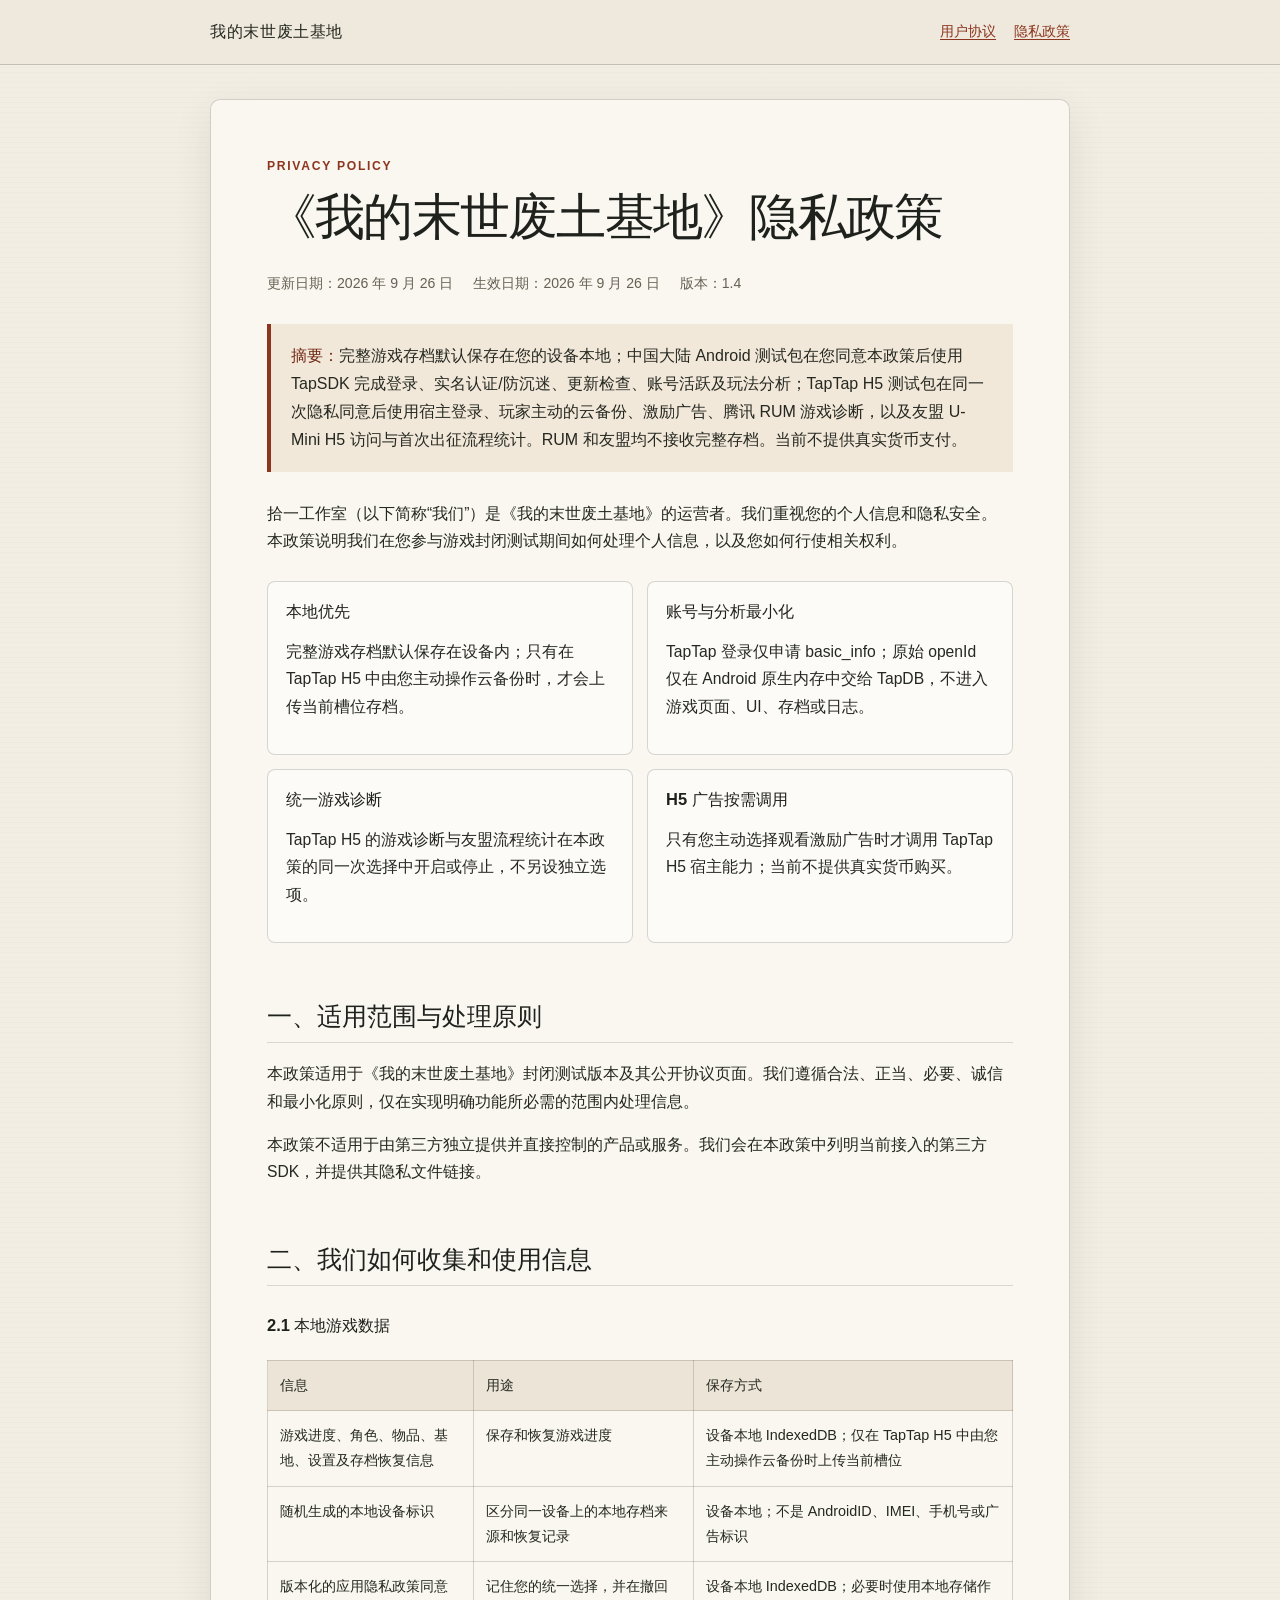
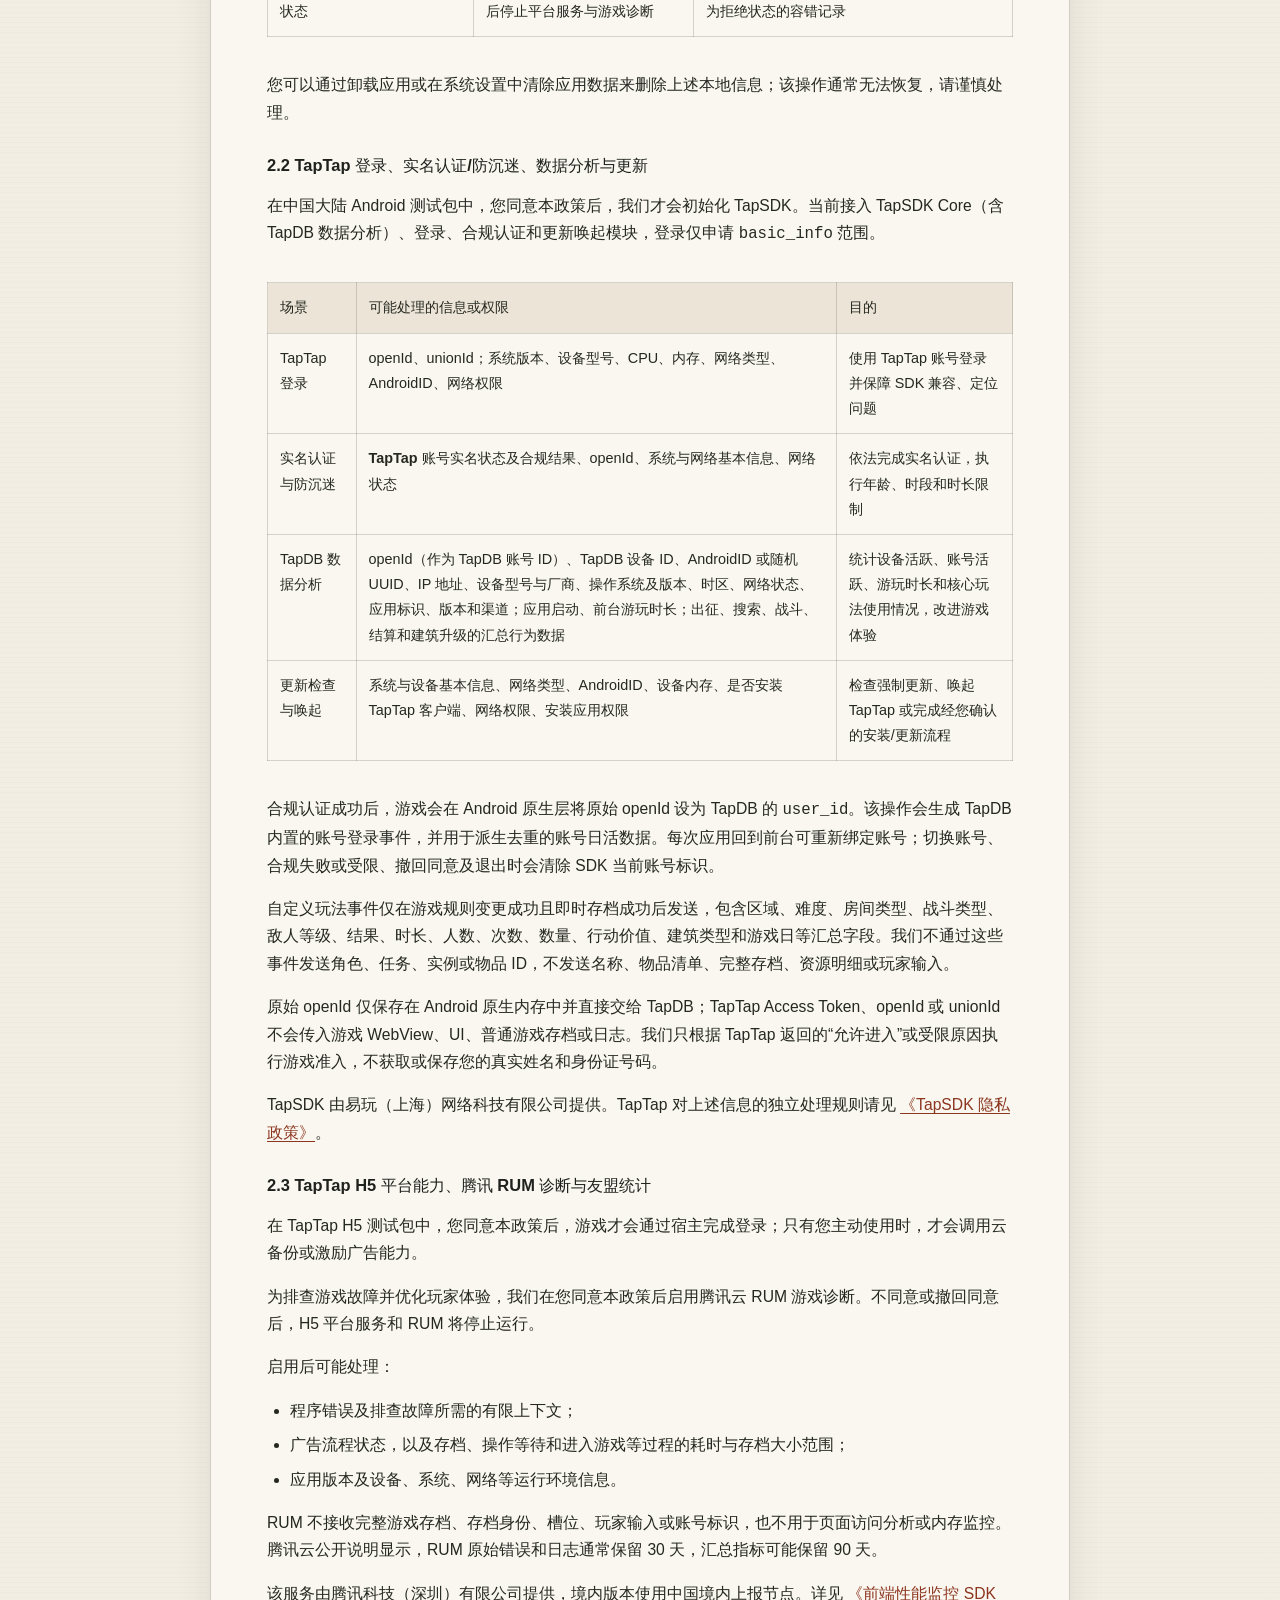
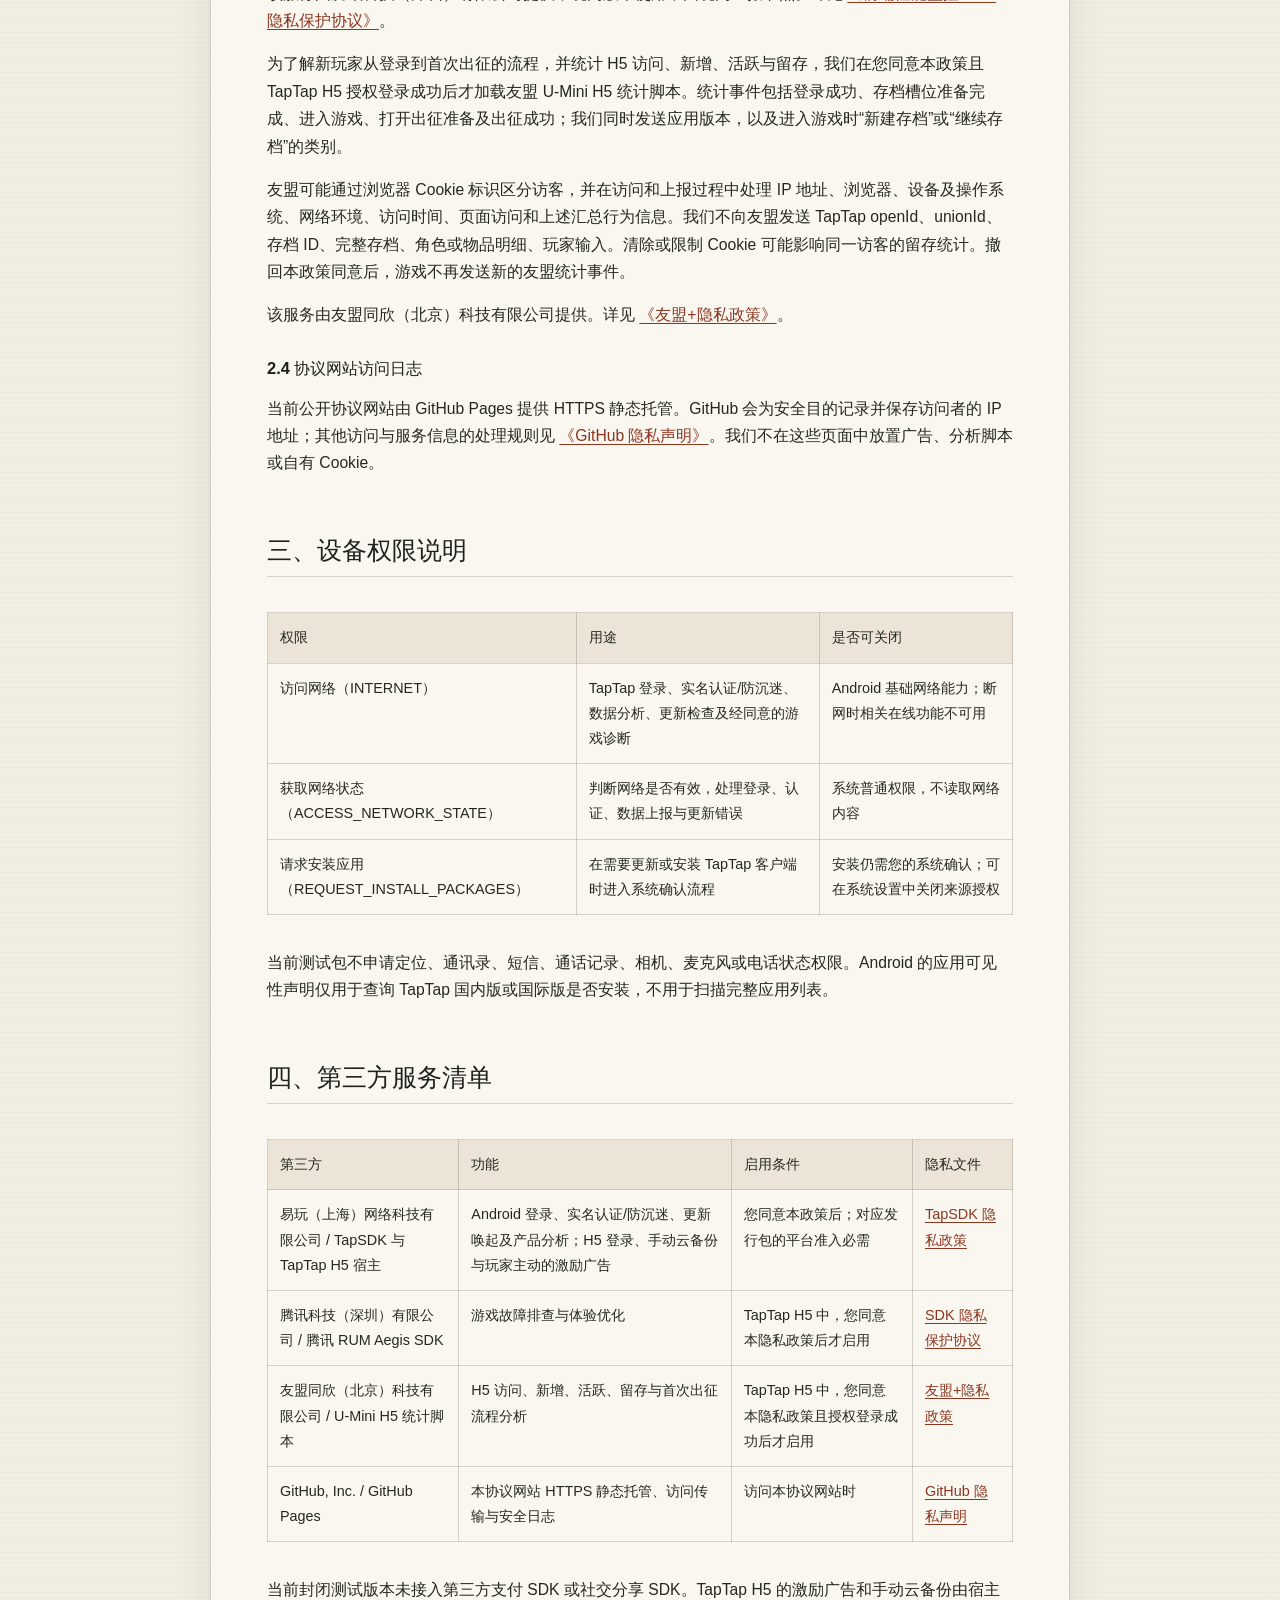
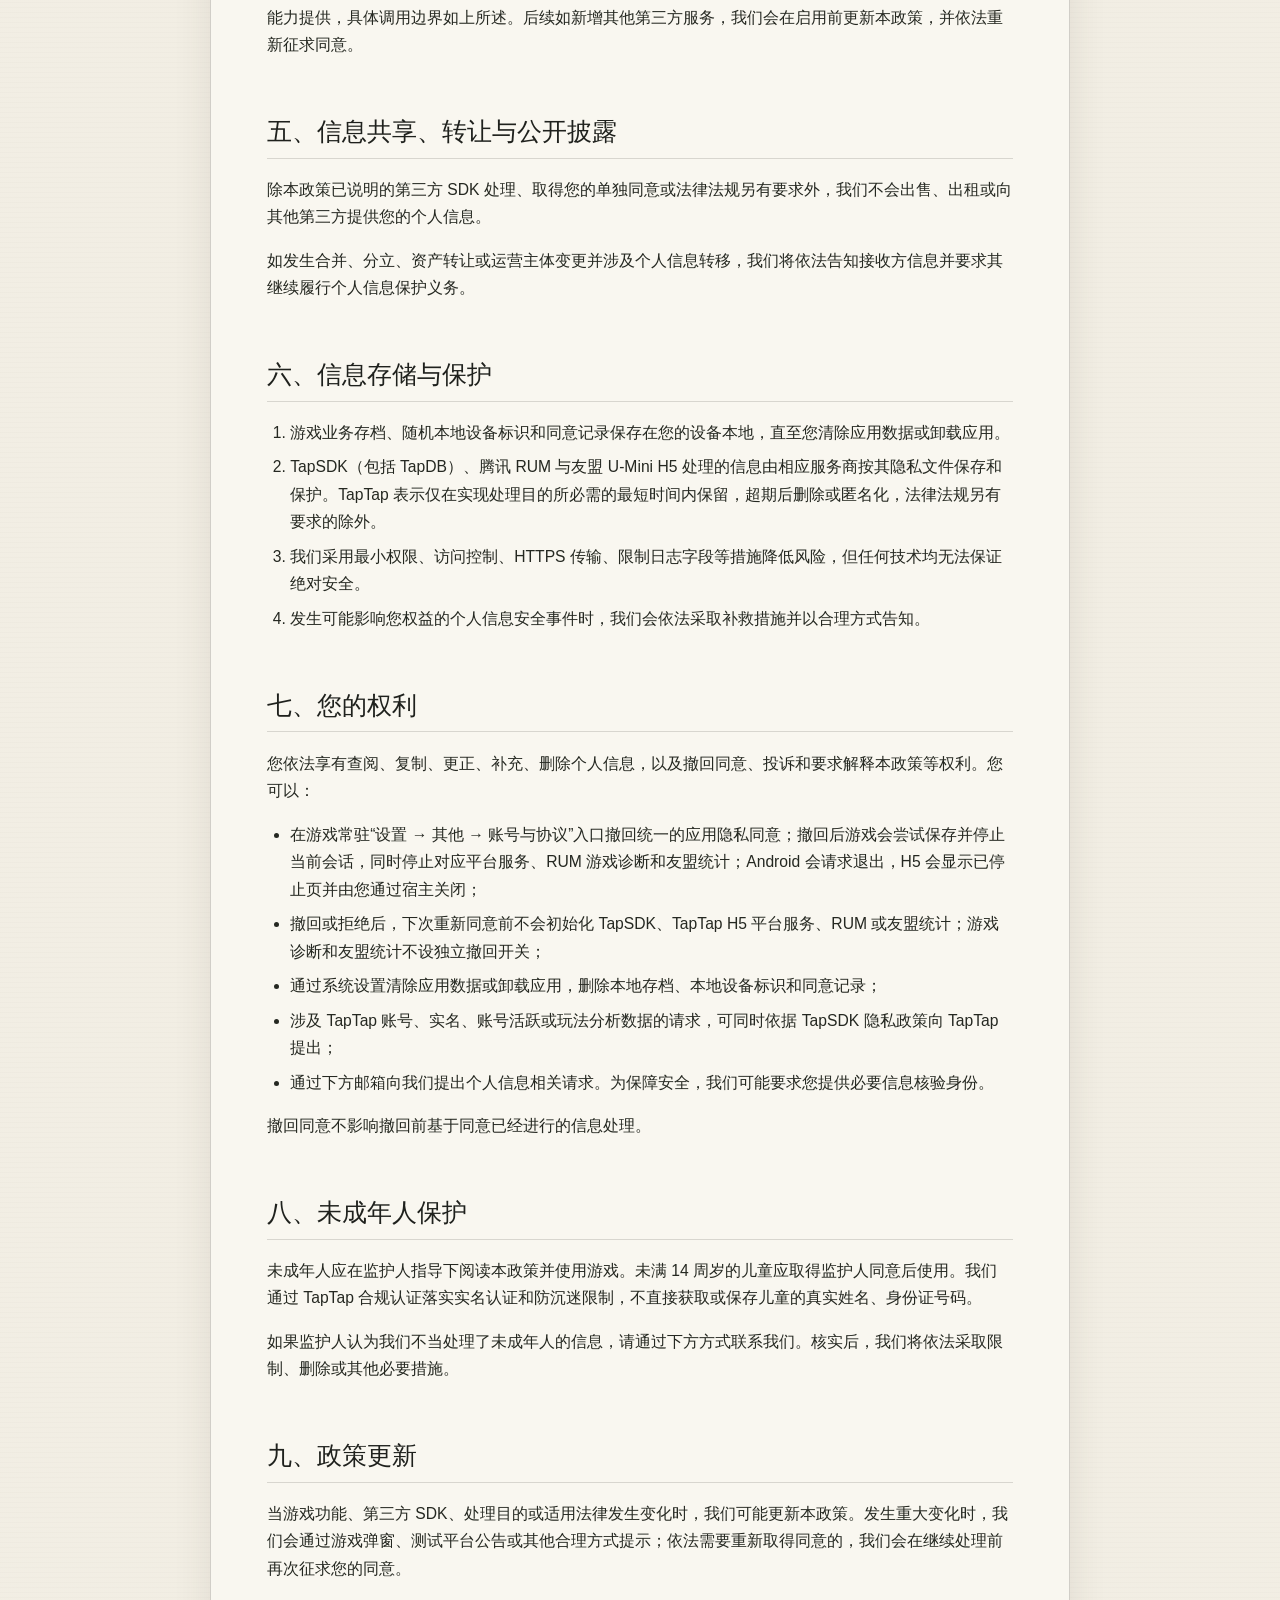
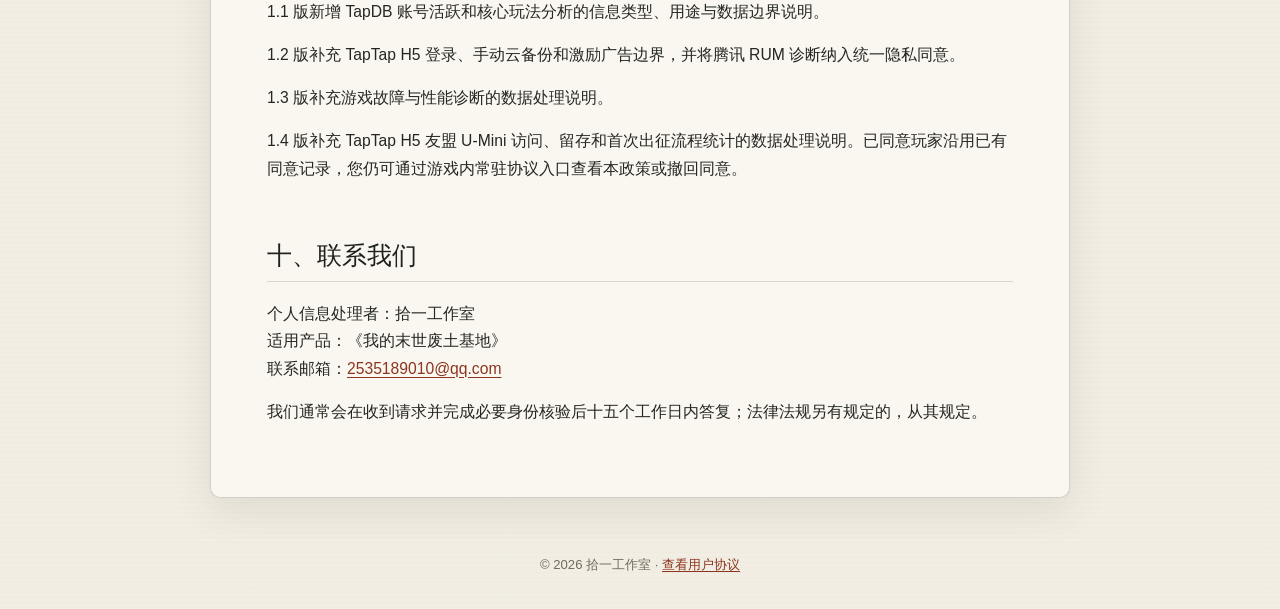
==== commit 9ac23581: "披露 H5 留存与出征统计并继承已有隐私授权" ====
--- a/privacy/index.html
+++ b/privacy/index.html
@@ -23,13 +23,13 @@
       <p class="eyebrow">Privacy Policy</p>
       <h1>《我的末世废土基地》隐私政策</h1>
       <div class="meta">
-        <span>更新日期：2026 年 9 月 1 日</span>
-        <span>生效日期：2026 年 9 月 1 日</span>
-        <span>版本：1.1</span>
+        <span>更新日期：2026 年 9 月 26 日</span>
+        <span>生效日期：2026 年 9 月 26 日</span>
+        <span>版本：1.4</span>
       </div>
 
       <div class="notice">
-        <strong>摘要：</strong>完整游戏存档保存在您的设备本地；中国大陆 Android 测试包在您同意本政策后使用 TapSDK 完成登录、实名认证/防沉迷、更新检查、账号活跃及玩法分析；腾讯 RUM 错误诊断需要您另行选择同意，拒绝不会影响进入游戏。当前测试包未接入广告 SDK 或真实支付。
+        <strong>摘要：</strong>完整游戏存档默认保存在您的设备本地；中国大陆 Android 测试包在您同意本政策后使用 TapSDK 完成登录、实名认证/防沉迷、更新检查、账号活跃及玩法分析；TapTap H5 测试包在同一次隐私同意后使用宿主登录、玩家主动的云备份、激励广告、腾讯 RUM 游戏诊断，以及友盟 U-Mini H5 访问与首次出征流程统计。RUM 和友盟均不接收完整存档。当前不提供真实货币支付。
       </div>
 
       <p>
@@ -39,19 +39,19 @@
       <div class="summary-grid">
         <section class="summary-card">
           <h3>本地优先</h3>
-          <p>完整游戏存档、游戏生成的本地设备标识和同意记录保存在设备内；TapDB 只接收本政策列明的账号、设备和汇总行为数据。</p>
+          <p>完整游戏存档默认保存在设备内；只有在 TapTap H5 中由您主动操作云备份时，才会上传当前槽位存档。</p>
         </section>
         <section class="summary-card">
           <h3>账号与分析最小化</h3>
           <p>TapTap 登录仅申请 basic_info；原始 openId 仅在 Android 原生内存中交给 TapDB，不进入游戏页面、UI、存档或日志。</p>
         </section>
         <section class="summary-card">
-          <h3>诊断另行同意</h3>
-          <p>远程错误诊断为可选功能，不同意时使用本地游戏不受影响。</p>
+          <h3>统一游戏诊断</h3>
+          <p>TapTap H5 的游戏诊断与友盟流程统计在本政策的同一次选择中开启或停止，不另设独立选项。</p>
         </section>
         <section class="summary-card">
-          <h3>当前无广告 SDK</h3>
-          <p>本次封闭测试未接入第三方广告 SDK，也不提供真实货币购买功能。</p>
+          <h3>H5 广告按需调用</h3>
+          <p>只有您主动选择观看激励广告时才调用 TapTap H5 宿主能力；当前不提供真实货币购买。</p>
         </section>
       </div>
 
@@ -79,7 +79,7 @@
             <tr>
               <td>游戏进度、角色、物品、基地、设置及存档恢复信息</td>
               <td>保存和恢复游戏进度</td>
-              <td>设备本地 IndexedDB；不由游戏业务上传</td>
+              <td>设备本地 IndexedDB；仅在 TapTap H5 中由您主动操作云备份时上传当前槽位</td>
             </tr>
             <tr>
               <td>随机生成的本地设备标识</td>
@@ -87,8 +87,8 @@
               <td>设备本地；不是 AndroidID、IMEI、手机号或广告标识</td>
             </tr>
             <tr>
-              <td>隐私政策同意状态、可选诊断同意状态</td>
-              <td>记住您的选择，并在撤回后停止相应功能</td>
+              <td>版本化的应用隐私政策同意状态</td>
+              <td>记住您的统一选择，并在撤回后停止平台服务与游戏诊断</td>
               <td>设备本地 IndexedDB；必要时使用本地存储作为拒绝状态的容错记录</td>
             </tr>
           </tbody>
@@ -149,28 +149,41 @@
         <a href="https://developer.taptap.cn/docs/sdk/start/agreement/" rel="noopener noreferrer">《TapSDK 隐私政策》</a>。
       </p>
 
-      <h3>2.3 可选的腾讯 RUM 错误诊断</h3>
-      <p>
-        为定位封闭测试中的崩溃和程序错误，我们会在您<strong>单独选择同意</strong>后动态加载腾讯前端性能监控（RUM）的 Aegis Web SDK。您可以拒绝，拒绝不会影响 TapTap 登录或正常游玩。
+      <h3>2.3 TapTap H5 平台能力、腾讯 RUM 诊断与友盟统计</h3>
+      <p>
+        在 TapTap H5 测试包中，您同意本政策后，游戏才会通过宿主完成登录；只有您主动使用时，才会调用云备份或激励广告能力。
+      </p>
+      <p>
+        为排查游戏故障并优化玩家体验，我们在您同意本政策后启用腾讯云 RUM 游戏诊断。不同意或撤回同意后，H5 平台服务和 RUM 将停止运行。
       </p>
       <p>启用后可能处理：</p>
       <ul>
-        <li>JS、Promise 和程序主动上报的错误信息、错误堆栈；</li>
-        <li>有限的错误上下文，例如错误阶段、操作类型、重试次数和界面组件堆栈；</li>
-        <li>应用版本、测试环境、操作系统、网络类型、设备型号、浏览器/设备 UA、地区；</li>
-        <li>由 Aegis 在本地生成并保存的随机访客标识 AEGIS_ID，用于统计独立设备。</li>
+        <li>程序错误及排查故障所需的有限上下文；</li>
+        <li>广告流程状态，以及存档、操作等待和进入游戏等过程的耗时与存档大小范围；</li>
+        <li>应用版本及设备、系统、网络等运行环境信息。</li>
       </ul>
       <p>
-        我们已关闭页面性能、Web Vitals、接口测速、接口详情、请求正文、资源测速、点击记录和控制台日志上报，也不会主动上报完整游戏存档或玩家输入内容。腾讯云公开说明显示，RUM 原始错误和日志通常保留 30 天，汇总指标可能保留 90 天。
+        RUM 不接收完整游戏存档、存档身份、槽位、玩家输入或账号标识，也不用于页面访问分析或内存监控。腾讯云公开说明显示，RUM 原始错误和日志通常保留 30 天，汇总指标可能保留 90 天。
       </p>
       <p>
         该服务由腾讯科技（深圳）有限公司提供，境内版本使用中国境内上报节点。详见
         <a href="https://cloud.tencent.com/document/product/248/87595" rel="noopener noreferrer">《前端性能监控 SDK 隐私保护协议》</a>。
       </p>
+      <p>
+        为了解新玩家从登录到首次出征的流程，并统计 H5 访问、新增、活跃与留存，我们在您同意本政策且 TapTap H5 授权登录成功后才加载友盟 U-Mini H5 统计脚本。统计事件包括登录成功、存档槽位准备完成、进入游戏、打开出征准备及出征成功；我们同时发送应用版本，以及进入游戏时“新建存档”或“继续存档”的类别。
+      </p>
+      <p>
+        友盟可能通过浏览器 Cookie 标识区分访客，并在访问和上报过程中处理 IP 地址、浏览器、设备及操作系统、网络环境、访问时间、页面访问和上述汇总行为信息。我们不向友盟发送 TapTap openId、unionId、存档 ID、完整存档、角色或物品明细、玩家输入。清除或限制 Cookie 可能影响同一访客的留存统计。撤回本政策同意后，游戏不再发送新的友盟统计事件。
+      </p>
+      <p>
+        该服务由友盟同欣（北京）科技有限公司提供。详见
+        <a href="https://www.umeng.com/page/policy" rel="noopener noreferrer">《友盟+隐私政策》</a>。
+      </p>
 
       <h3>2.4 协议网站访问日志</h3>
       <p>
-        本协议网站由腾讯云 EdgeOne Makers 提供 HTTPS 静态托管。为传输页面、抵御攻击和保障可用性，托管服务可能自动处理 IP 地址、访问时间、请求地址、浏览器/设备 UA、网络与安全日志。我们不在这些页面中放置广告、分析脚本或自有 Cookie。
+        当前公开协议网站由 GitHub Pages 提供 HTTPS 静态托管。GitHub 会为安全目的记录并保存访问者的 IP 地址；其他访问与服务信息的处理规则见
+        <a href="https://docs.github.com/en/site-policy/privacy-policies/github-general-privacy-statement" rel="noopener noreferrer">《GitHub 隐私声明》</a>。我们不在这些页面中放置广告、分析脚本或自有 Cookie。
       </p>
 
       <h2>三、设备权限说明</h2>
@@ -186,7 +199,7 @@
           <tbody>
             <tr>
               <td>访问网络（INTERNET）</td>
-              <td>TapTap 登录、实名认证/防沉迷、数据分析、更新检查及经同意的错误诊断</td>
+              <td>TapTap 登录、实名认证/防沉迷、数据分析、更新检查及经同意的游戏诊断</td>
               <td>Android 基础网络能力；断网时相关在线功能不可用</td>
             </tr>
             <tr>
@@ -219,28 +232,34 @@
           </thead>
           <tbody>
             <tr>
-              <td>易玩（上海）网络科技有限公司 / TapSDK</td>
-              <td>TapTap 登录、实名认证/防沉迷、更新唤起、设备与账号活跃及核心玩法分析</td>
-              <td>您同意本政策后；Android 测试包必需</td>
+              <td>易玩（上海）网络科技有限公司 / TapSDK 与 TapTap H5 宿主</td>
+              <td>Android 登录、实名认证/防沉迷、更新唤起及产品分析；H5 登录、手动云备份与玩家主动的激励广告</td>
+              <td>您同意本政策后；对应发行包的平台准入必需</td>
               <td><a href="https://developer.taptap.cn/docs/sdk/start/agreement/" rel="noopener noreferrer">TapSDK 隐私政策</a></td>
             </tr>
             <tr>
               <td>腾讯科技（深圳）有限公司 / 腾讯 RUM Aegis SDK</td>
-              <td>测试错误收集与故障定位</td>
-              <td>您另行选择同意后才启用</td>
+              <td>游戏故障排查与体验优化</td>
+              <td>TapTap H5 中，您同意本隐私政策后才启用</td>
               <td><a href="https://cloud.tencent.com/document/product/248/87595" rel="noopener noreferrer">SDK 隐私保护协议</a></td>
             </tr>
             <tr>
-              <td>腾讯云 / EdgeOne Makers</td>
-              <td>本协议网站 HTTPS 托管、安全防护与访问传输</td>
+              <td>友盟同欣（北京）科技有限公司 / U-Mini H5 统计脚本</td>
+              <td>H5 访问、新增、活跃、留存与首次出征流程分析</td>
+              <td>TapTap H5 中，您同意本隐私政策且授权登录成功后才启用</td>
+              <td><a href="https://www.umeng.com/page/policy" rel="noopener noreferrer">友盟+隐私政策</a></td>
+            </tr>
+            <tr>
+              <td>GitHub, Inc. / GitHub Pages</td>
+              <td>本协议网站 HTTPS 静态托管、访问传输与安全日志</td>
               <td>访问本协议网站时</td>
-              <td><a href="https://cloud.tencent.com/document/product/1552" rel="noopener noreferrer">EdgeOne 产品文档</a></td>
+              <td><a href="https://docs.github.com/en/site-policy/privacy-policies/github-general-privacy-statement" rel="noopener noreferrer">GitHub 隐私声明</a></td>
             </tr>
           </tbody>
         </table>
       </div>
       <p>
-        当前封闭测试版本未接入第三方广告 SDK、支付 SDK、社交分享 SDK或云存档 SDK。后续如新增，我们会在启用前更新本政策，并依法重新征求同意。
+        当前封闭测试版本未接入第三方支付 SDK 或社交分享 SDK。TapTap H5 的激励广告和手动云备份由宿主能力提供，具体调用边界如上所述。后续如新增其他第三方服务，我们会在启用前更新本政策，并依法重新征求同意。
       </p>
 
       <h2>五、信息共享、转让与公开披露</h2>
@@ -254,7 +273,7 @@
       <h2>六、信息存储与保护</h2>
       <ol>
         <li>游戏业务存档、随机本地设备标识和同意记录保存在您的设备本地，直至您清除应用数据或卸载应用。</li>
-        <li>TapSDK（包括 TapDB）与腾讯 RUM 处理的信息由相应服务商按其隐私文件保存和保护；当前配置使用中国境内服务节点。TapTap 表示仅在实现处理目的所必需的最短时间内保留，超期后删除或匿名化，法律法规另有要求的除外。</li>
+        <li>TapSDK（包括 TapDB）、腾讯 RUM 与友盟 U-Mini H5 处理的信息由相应服务商按其隐私文件保存和保护。TapTap 表示仅在实现处理目的所必需的最短时间内保留，超期后删除或匿名化，法律法规另有要求的除外。</li>
         <li>我们采用最小权限、访问控制、HTTPS 传输、限制日志字段等措施降低风险，但任何技术均无法保证绝对安全。</li>
         <li>发生可能影响您权益的个人信息安全事件时，我们会依法采取补救措施并以合理方式告知。</li>
       </ol>
@@ -262,8 +281,8 @@
       <h2>七、您的权利</h2>
       <p>您依法享有查阅、复制、更正、补充、删除个人信息，以及撤回同意、投诉和要求解释本政策等权利。您可以：</p>
       <ul>
-        <li>在游戏常驻“协议与隐私”入口撤回应用隐私同意；撤回后游戏会保存当前本地进度并退出，下次重新同意前不会初始化 TapSDK；</li>
-        <li>在可选诊断提示中拒绝远程诊断；已同意后如需撤回，可通过下方邮箱联系我们，或清除应用数据以重置本地同意记录；</li>
+        <li>在游戏常驻“设置 → 其他 → 账号与协议”入口撤回统一的应用隐私同意；撤回后游戏会尝试保存并停止当前会话，同时停止对应平台服务、RUM 游戏诊断和友盟统计；Android 会请求退出，H5 会显示已停止页并由您通过宿主关闭；</li>
+        <li>撤回或拒绝后，下次重新同意前不会初始化 TapSDK、TapTap H5 平台服务、RUM 或友盟统计；游戏诊断和友盟统计不设独立撤回开关；</li>
         <li>通过系统设置清除应用数据或卸载应用，删除本地存档、本地设备标识和同意记录；</li>
         <li>涉及 TapTap 账号、实名、账号活跃或玩法分析数据的请求，可同时依据 TapSDK 隐私政策向 TapTap 提出；</li>
         <li>通过下方邮箱向我们提出个人信息相关请求。为保障安全，我们可能要求您提供必要信息核验身份。</li>
@@ -283,7 +302,16 @@
         当游戏功能、第三方 SDK、处理目的或适用法律发生变化时，我们可能更新本政策。发生重大变化时，我们会通过游戏弹窗、测试平台公告或其他合理方式提示；依法需要重新取得同意的，我们会在继续处理前再次征求您的同意。
       </p>
       <p>
-        1.1 版新增 TapDB 账号活跃和核心玩法分析的信息类型、用途与数据边界说明。已有用户需在继续使用 TapSDK 前重新阅读并作出选择。
+        1.1 版新增 TapDB 账号活跃和核心玩法分析的信息类型、用途与数据边界说明。
+      </p>
+      <p>
+        1.2 版补充 TapTap H5 登录、手动云备份和激励广告边界，并将腾讯 RUM 诊断纳入统一隐私同意。
+      </p>
+      <p>
+        1.3 版补充游戏故障与性能诊断的数据处理说明。
+      </p>
+      <p>
+        1.4 版补充 TapTap H5 友盟 U-Mini 访问、留存和首次出征流程统计的数据处理说明。已同意玩家沿用已有同意记录，您仍可通过游戏内常驻协议入口查看本政策或撤回同意。
       </p>
 
       <h2>十、联系我们</h2>
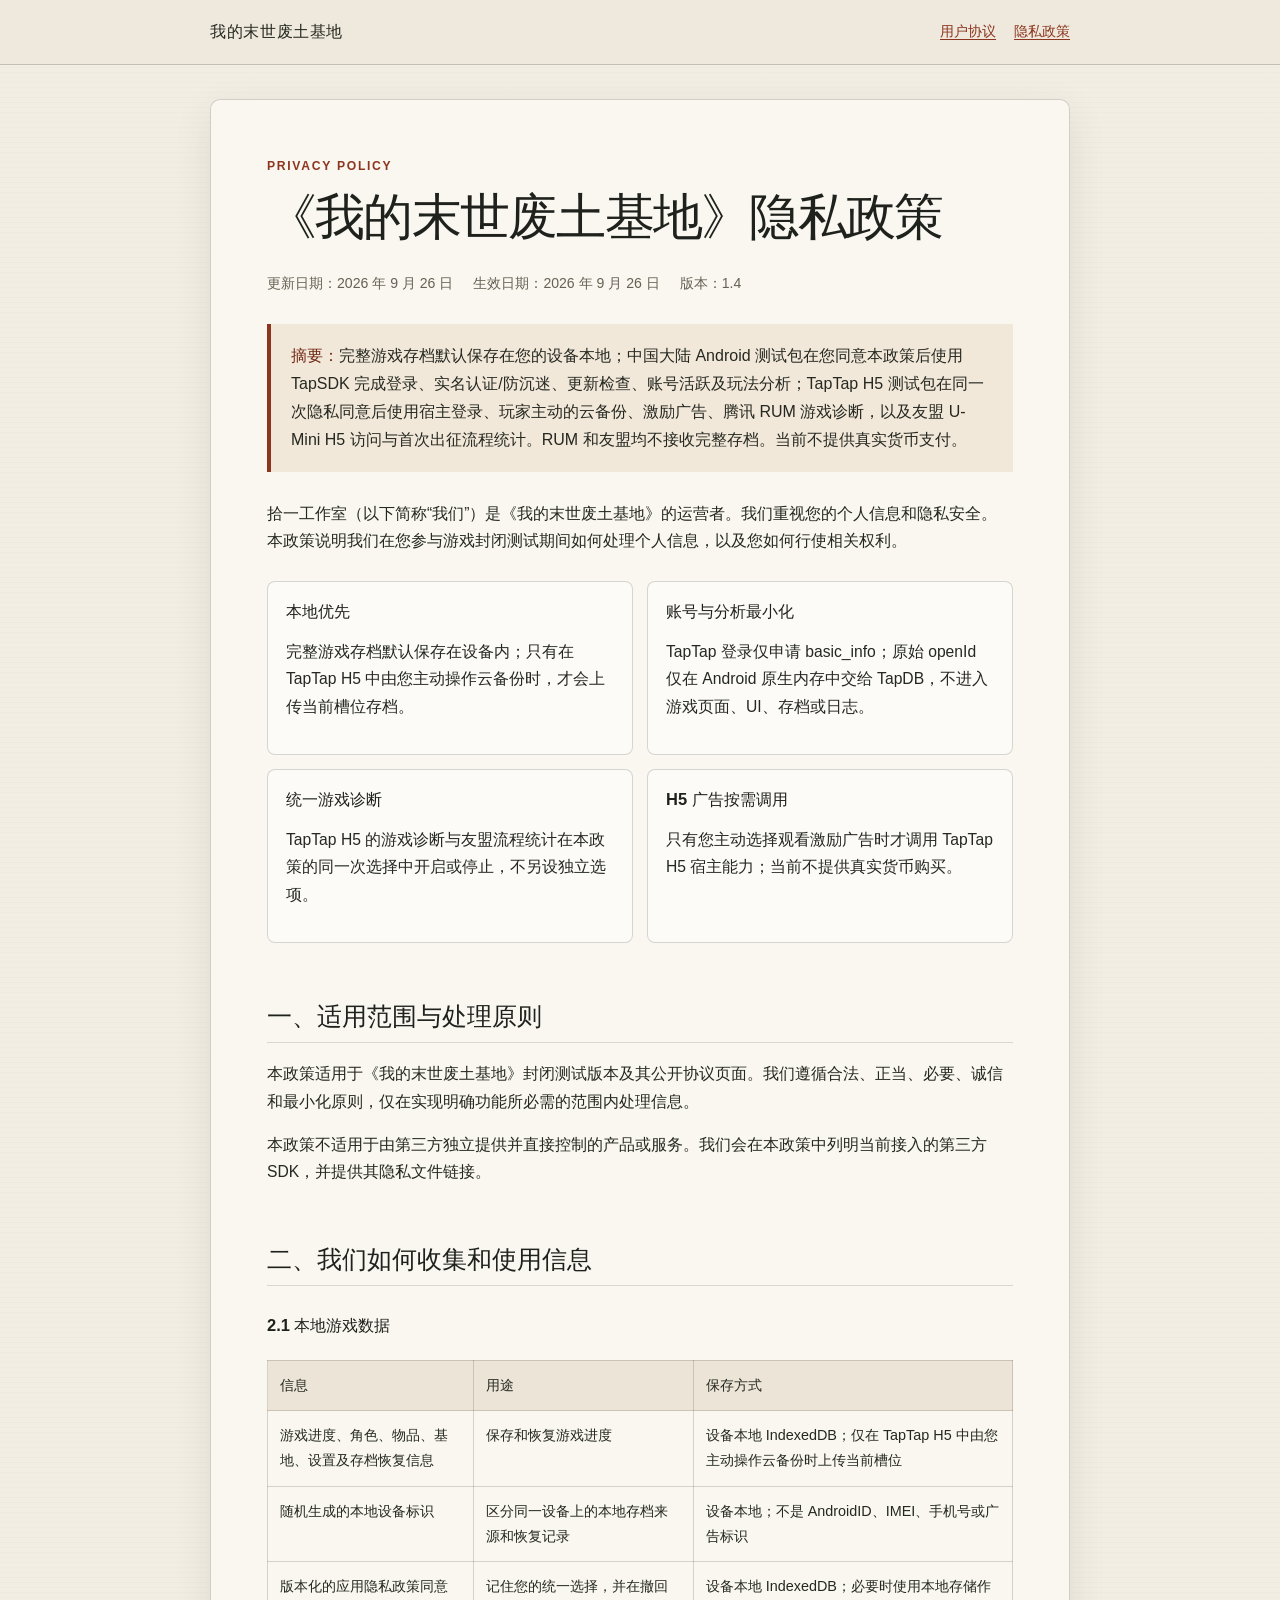
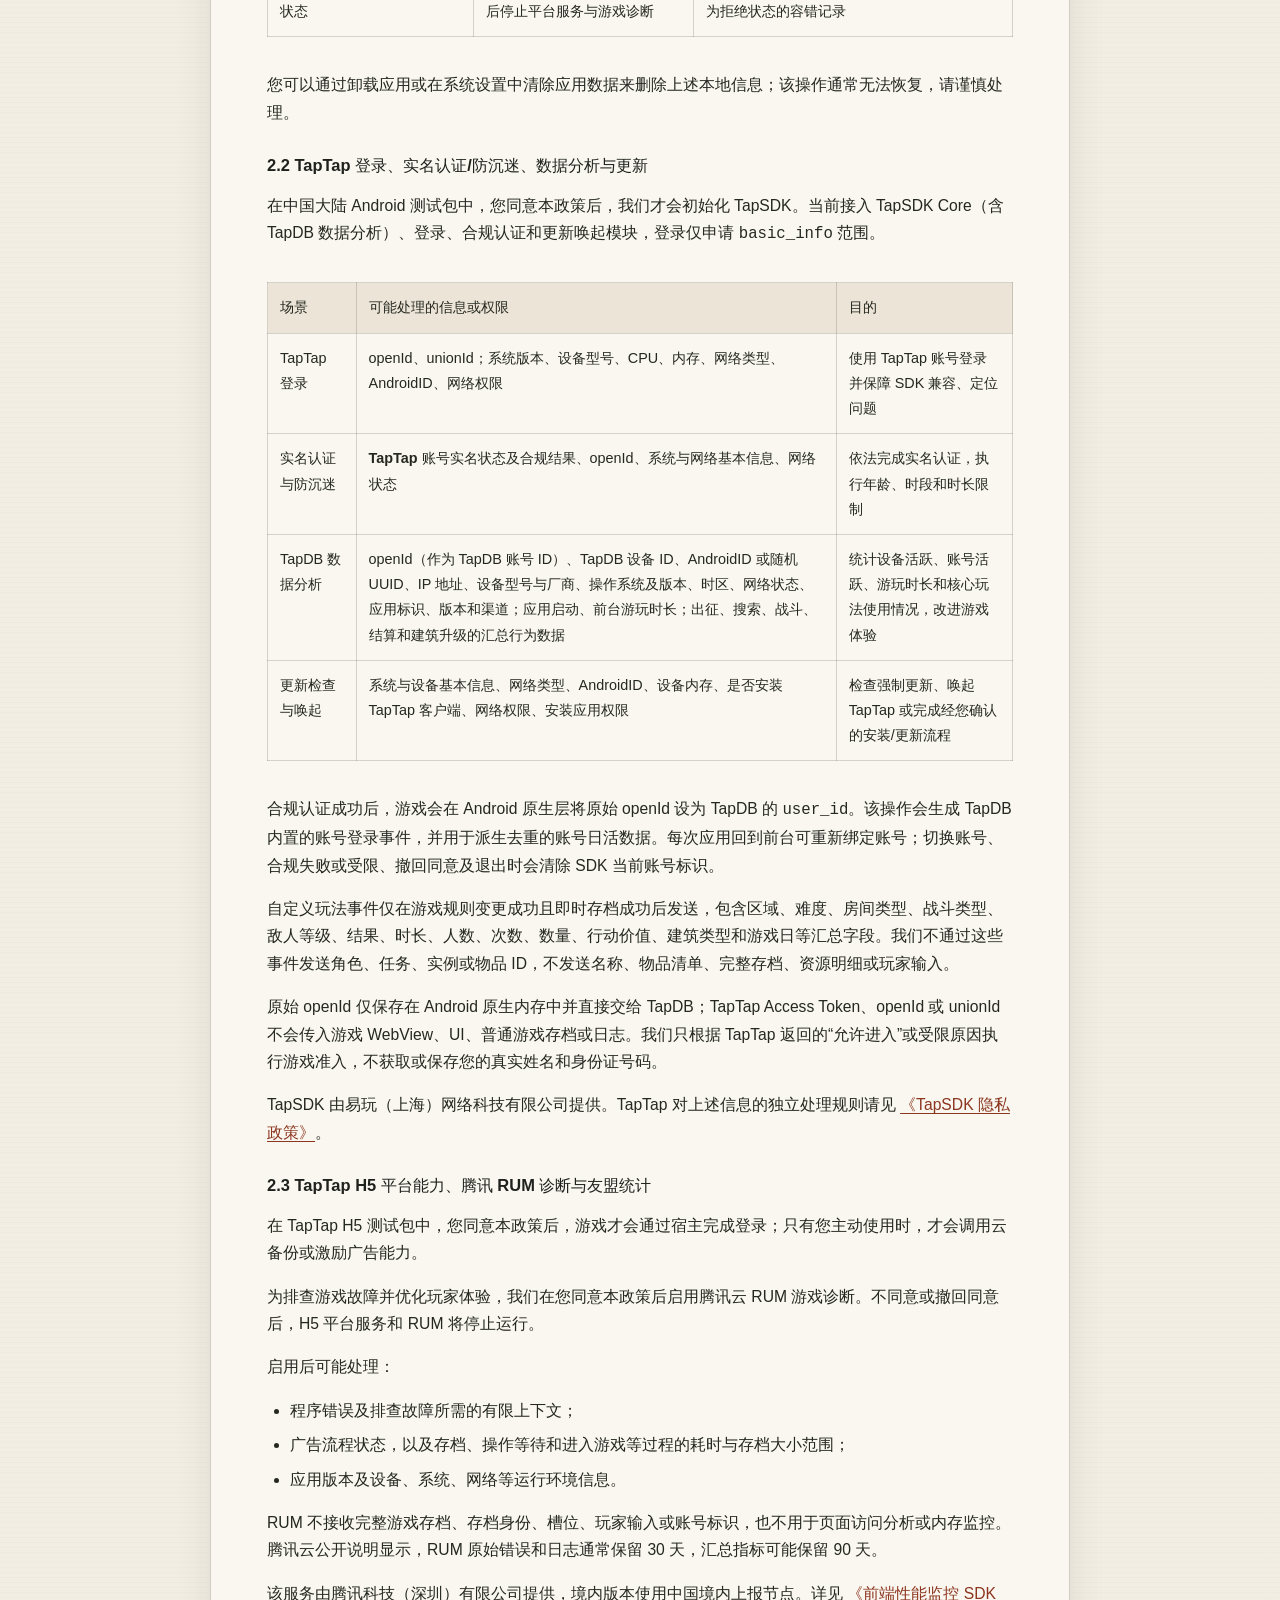
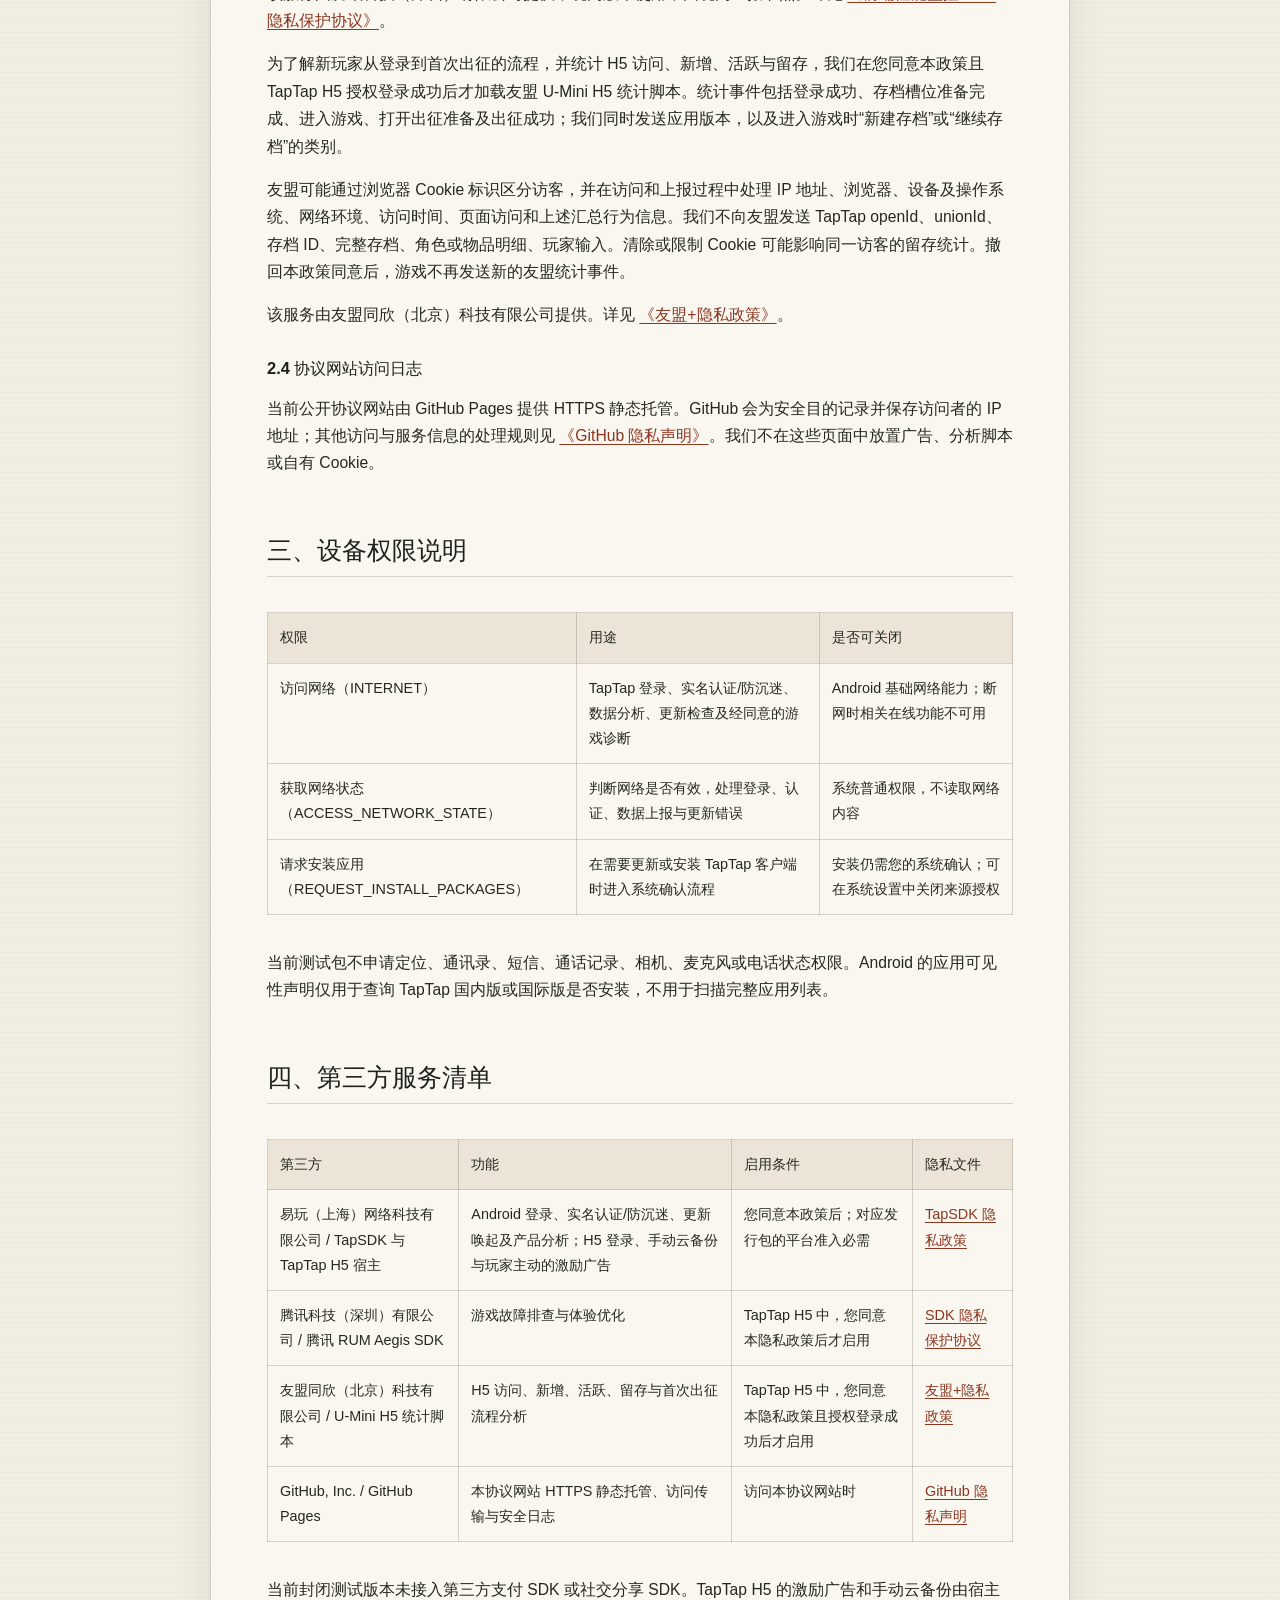
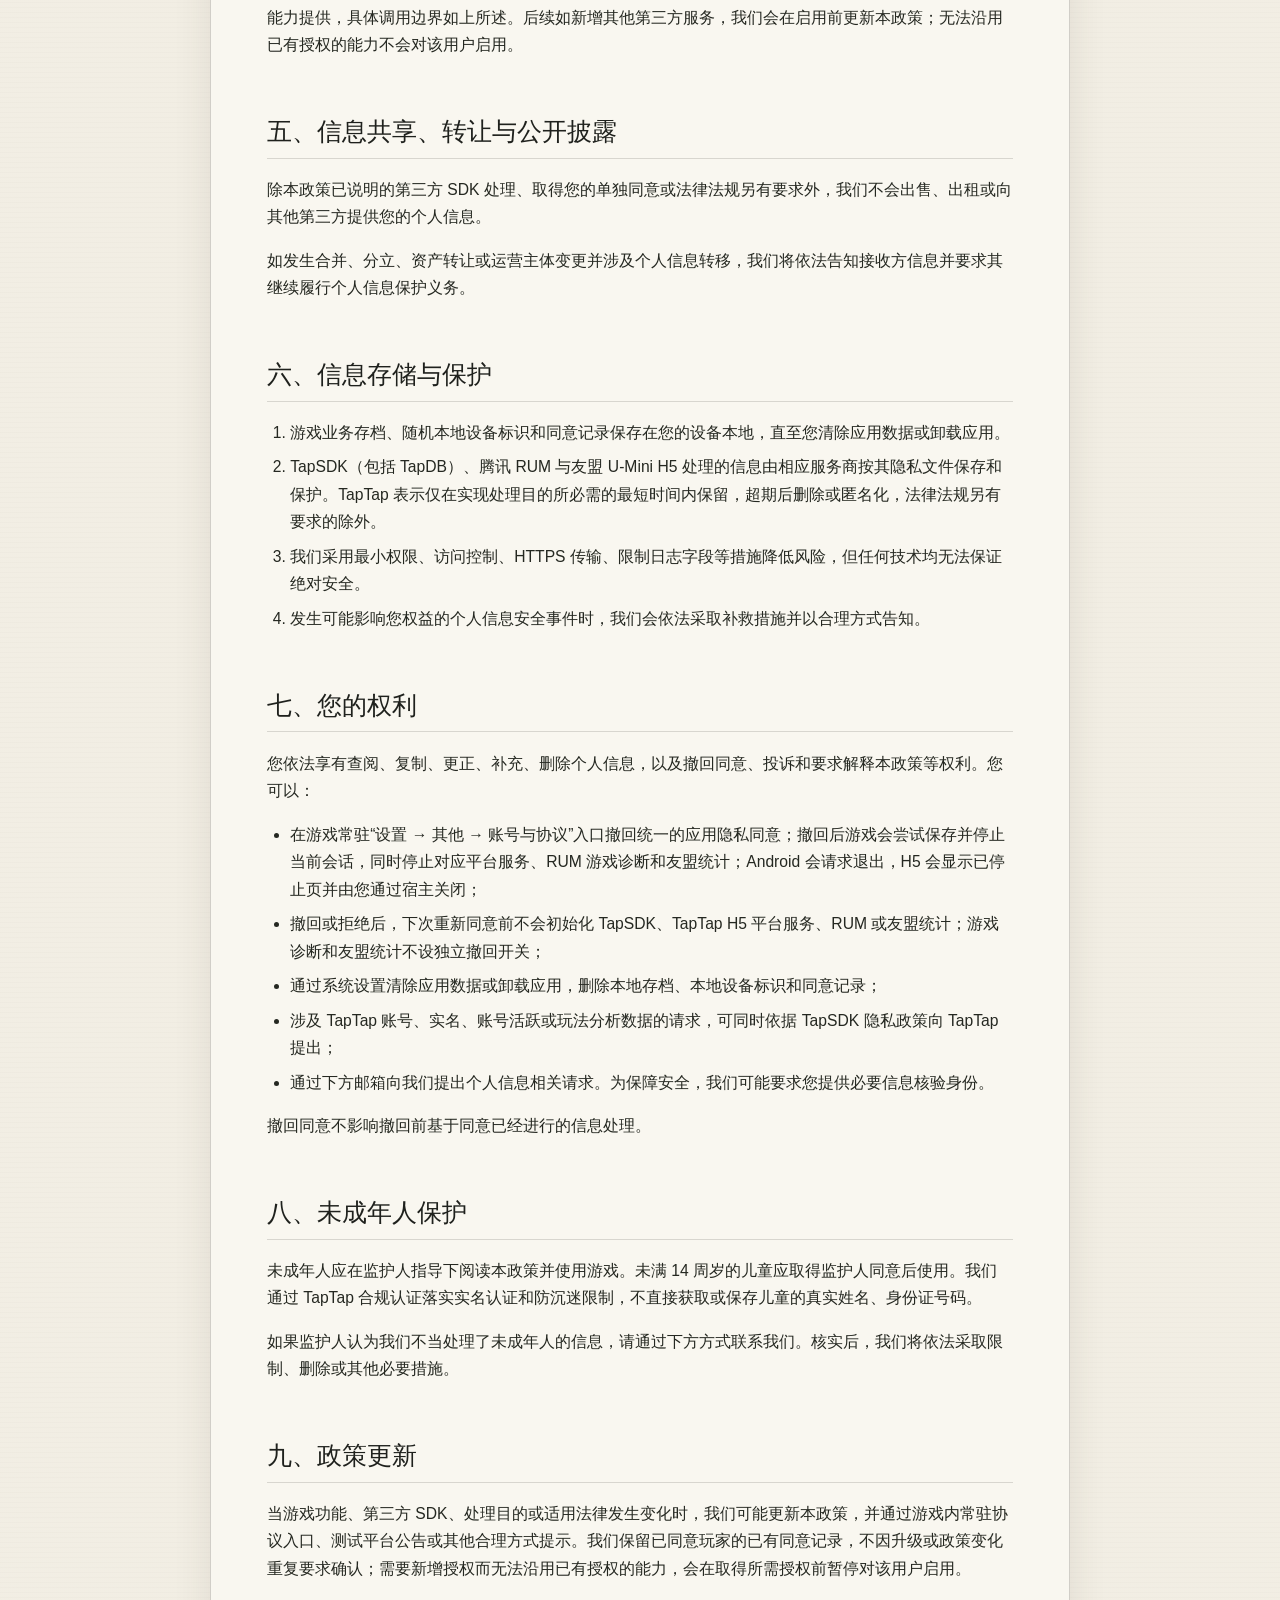
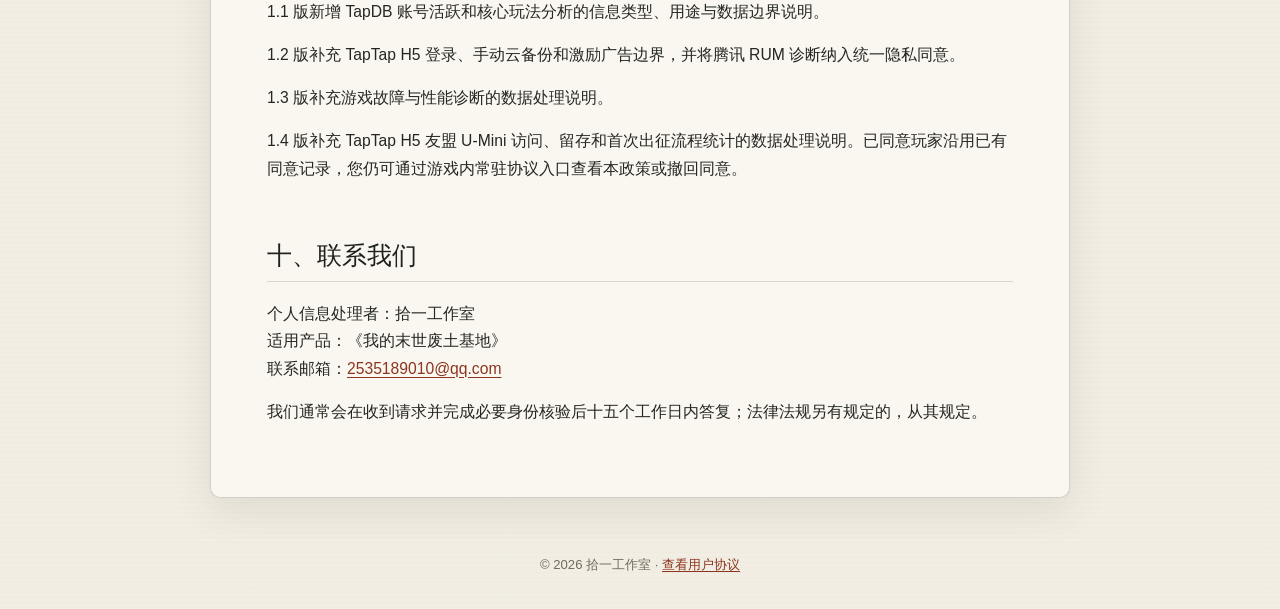
==== commit bb66063d: "保留玩家已有授权并停止无法沿用授权的能力" ====
--- a/privacy/index.html
+++ b/privacy/index.html
@@ -259,7 +259,7 @@
         </table>
       </div>
       <p>
-        当前封闭测试版本未接入第三方支付 SDK 或社交分享 SDK。TapTap H5 的激励广告和手动云备份由宿主能力提供，具体调用边界如上所述。后续如新增其他第三方服务，我们会在启用前更新本政策，并依法重新征求同意。
+        当前封闭测试版本未接入第三方支付 SDK 或社交分享 SDK。TapTap H5 的激励广告和手动云备份由宿主能力提供，具体调用边界如上所述。后续如新增其他第三方服务，我们会在启用前更新本政策；无法沿用已有授权的能力不会对该用户启用。
       </p>
 
       <h2>五、信息共享、转让与公开披露</h2>
@@ -299,7 +299,7 @@
 
       <h2>九、政策更新</h2>
       <p>
-        当游戏功能、第三方 SDK、处理目的或适用法律发生变化时，我们可能更新本政策。发生重大变化时，我们会通过游戏弹窗、测试平台公告或其他合理方式提示；依法需要重新取得同意的，我们会在继续处理前再次征求您的同意。
+        当游戏功能、第三方 SDK、处理目的或适用法律发生变化时，我们可能更新本政策，并通过游戏内常驻协议入口、测试平台公告或其他合理方式提示。我们保留已同意玩家的已有同意记录，不因升级或政策变化重复要求确认；需要新增授权而无法沿用已有授权的能力，会在取得所需授权前暂停对该用户启用。
       </p>
       <p>
         1.1 版新增 TapDB 账号活跃和核心玩法分析的信息类型、用途与数据边界说明。
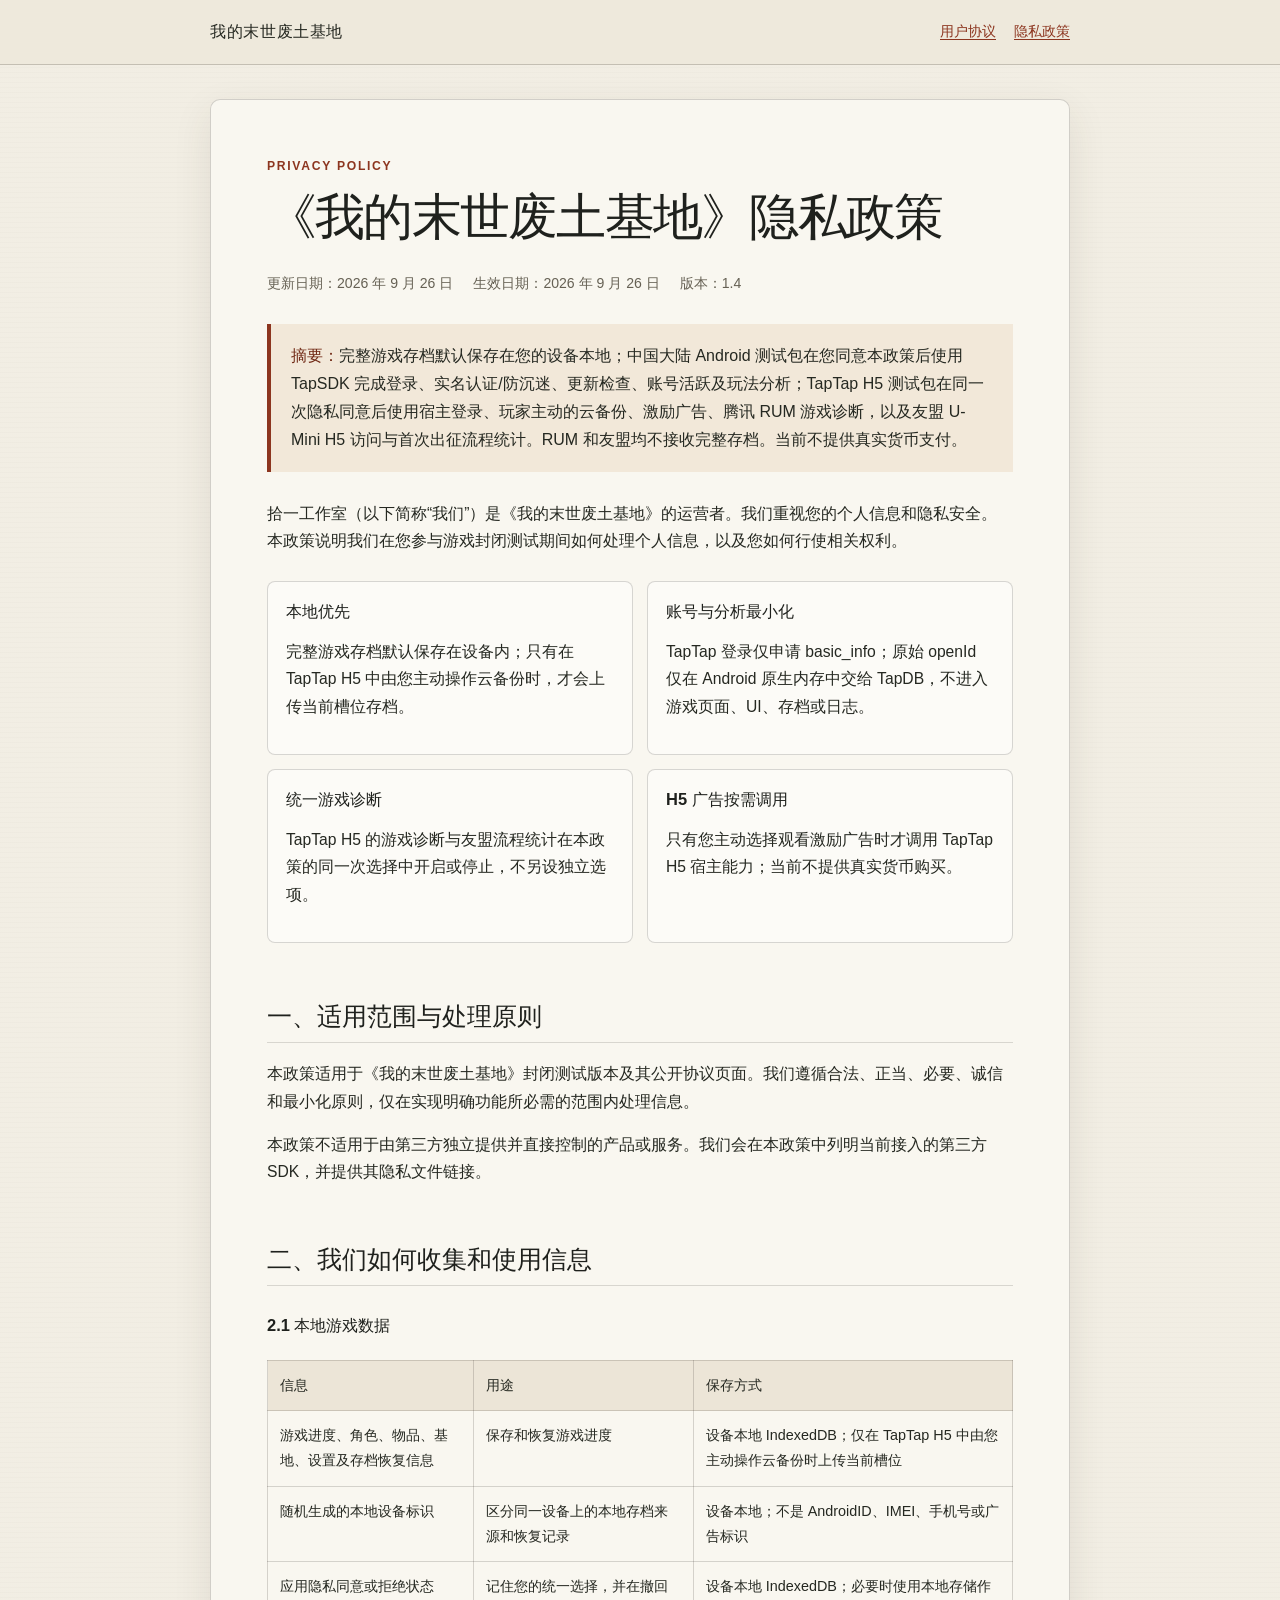
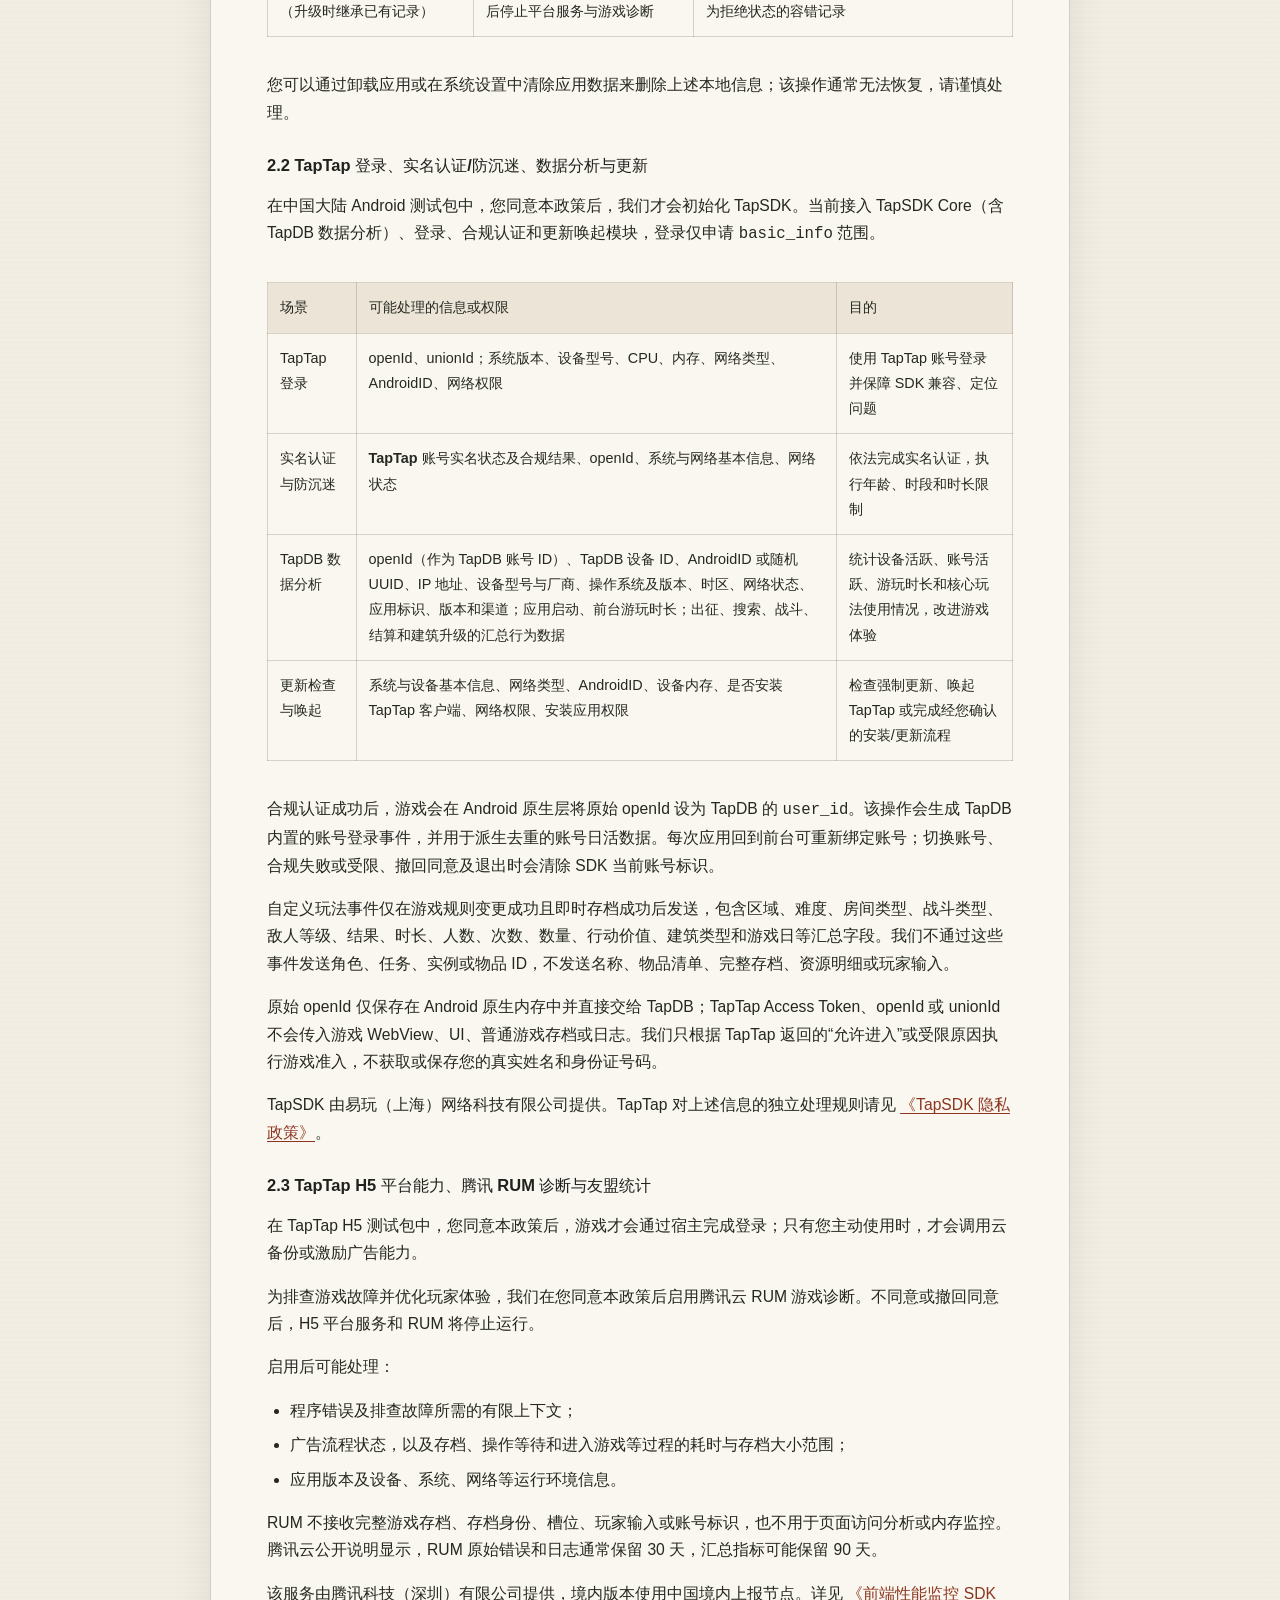
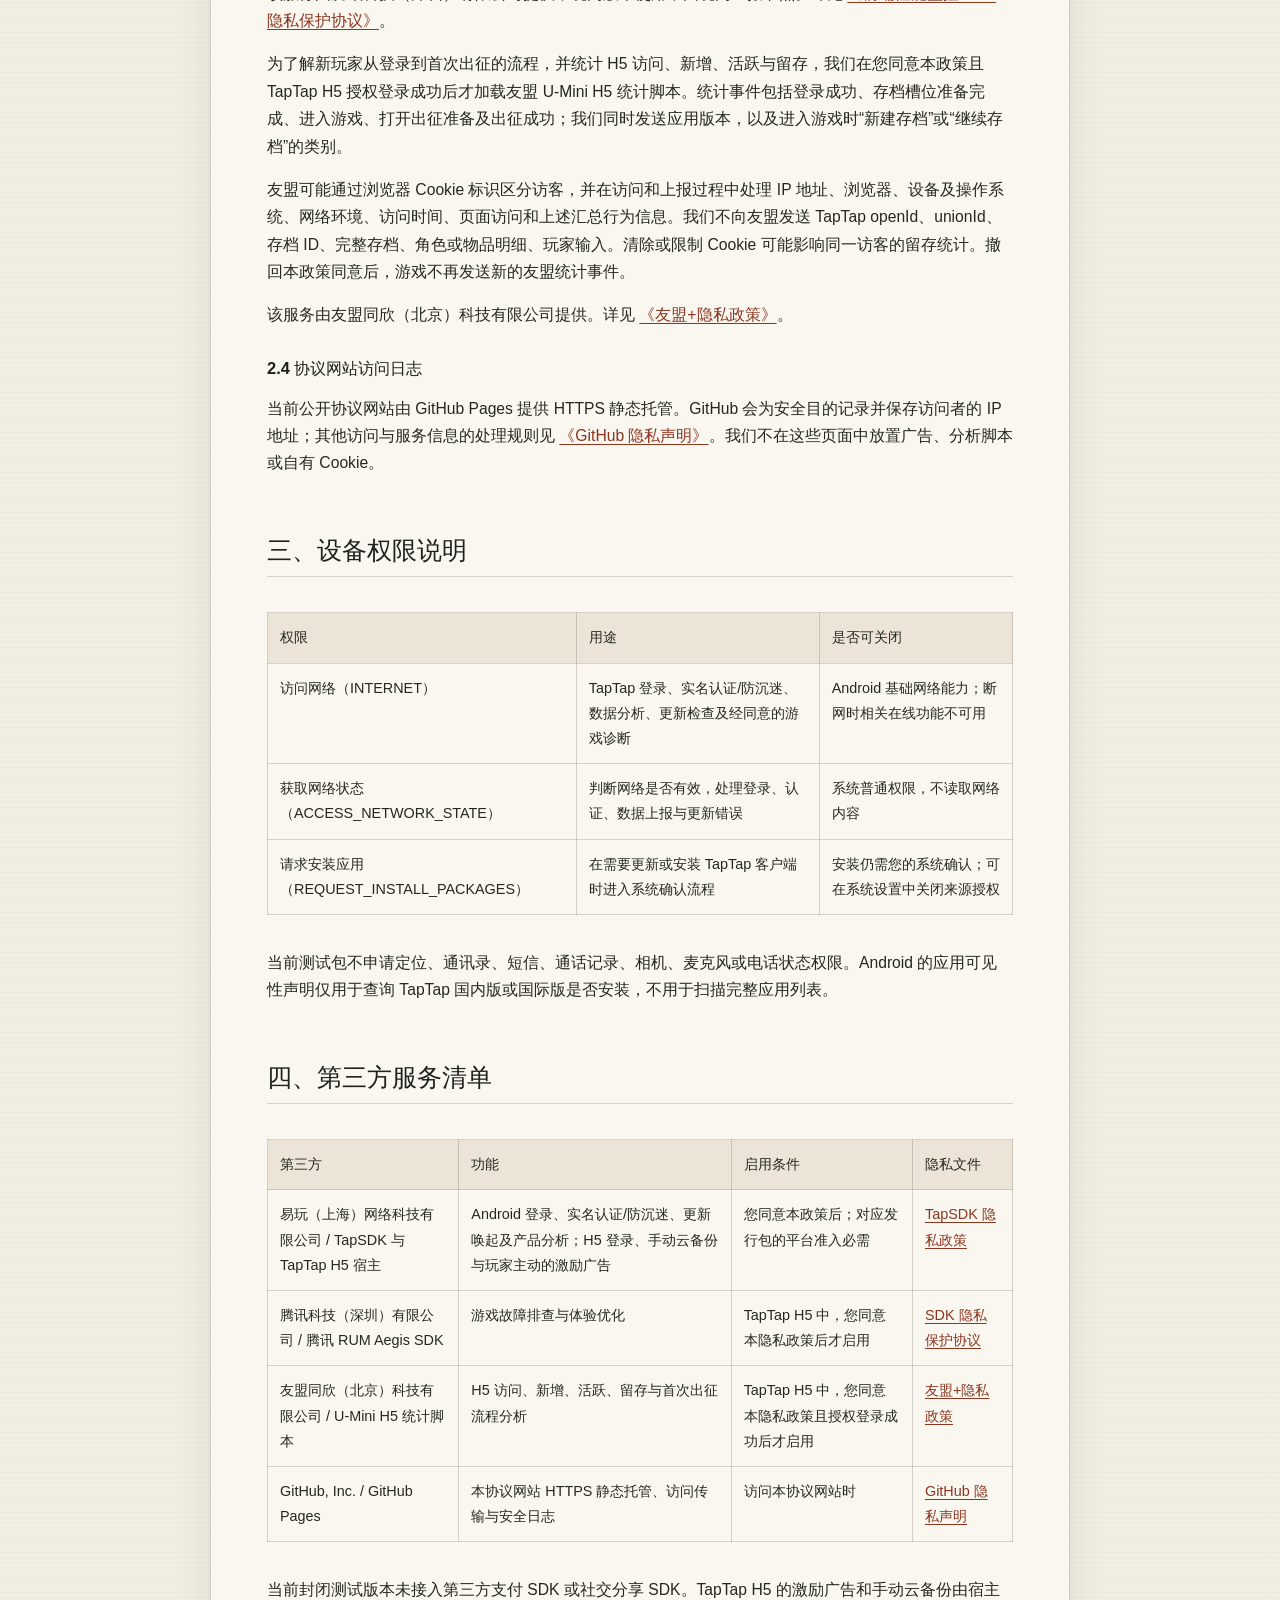
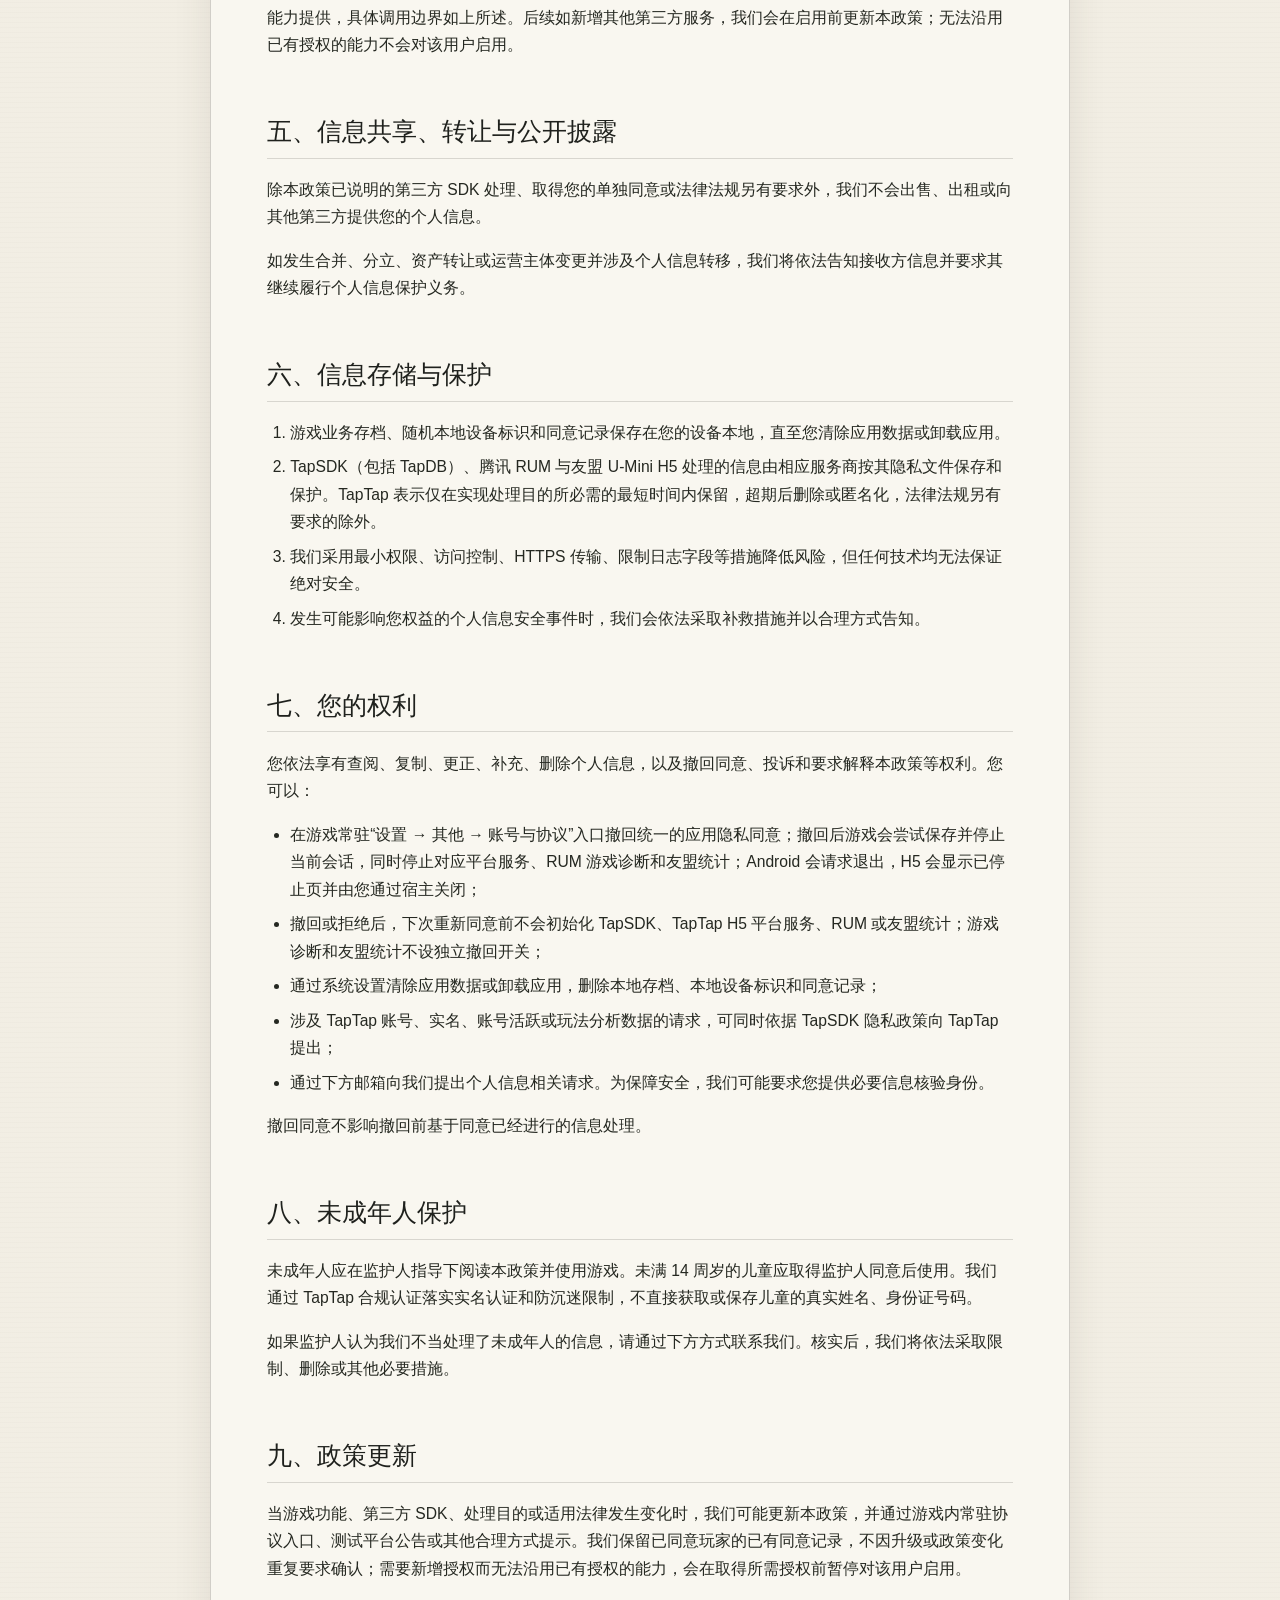
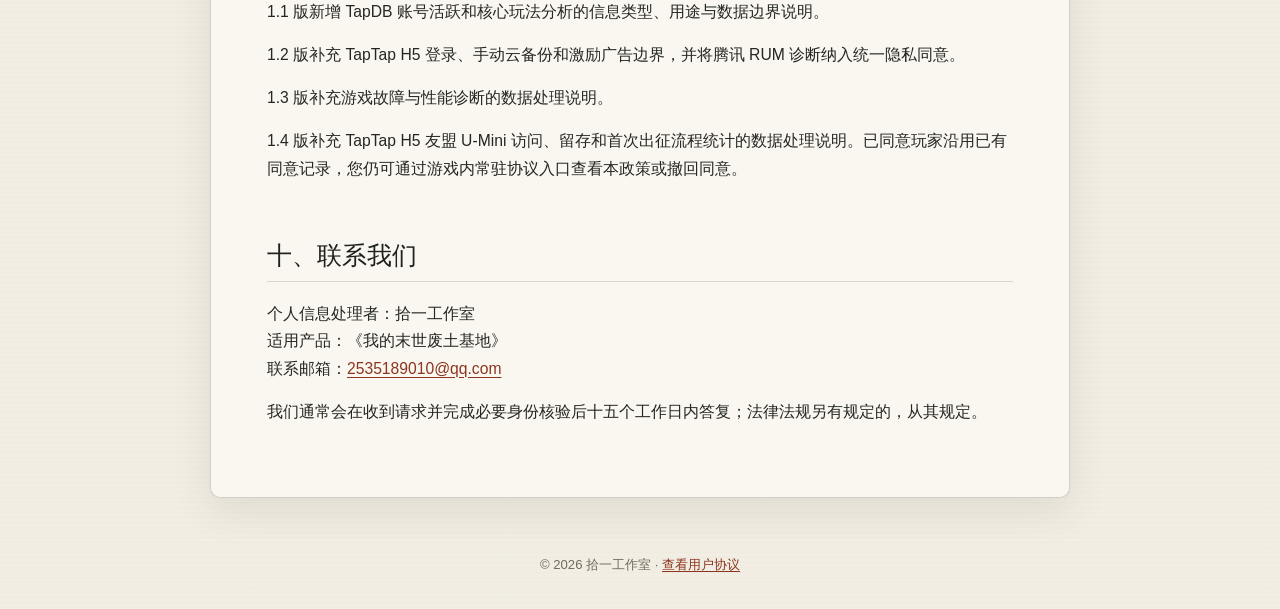
==== commit 34c6d8dd: "明确隐私授权状态在升级时继承" ====
--- a/privacy/index.html
+++ b/privacy/index.html
@@ -87,7 +87,7 @@
               <td>设备本地；不是 AndroidID、IMEI、手机号或广告标识</td>
             </tr>
             <tr>
-              <td>版本化的应用隐私政策同意状态</td>
+              <td>应用隐私同意或拒绝状态（升级时继承已有记录）</td>
               <td>记住您的统一选择，并在撤回后停止平台服务与游戏诊断</td>
               <td>设备本地 IndexedDB；必要时使用本地存储作为拒绝状态的容错记录</td>
             </tr>
